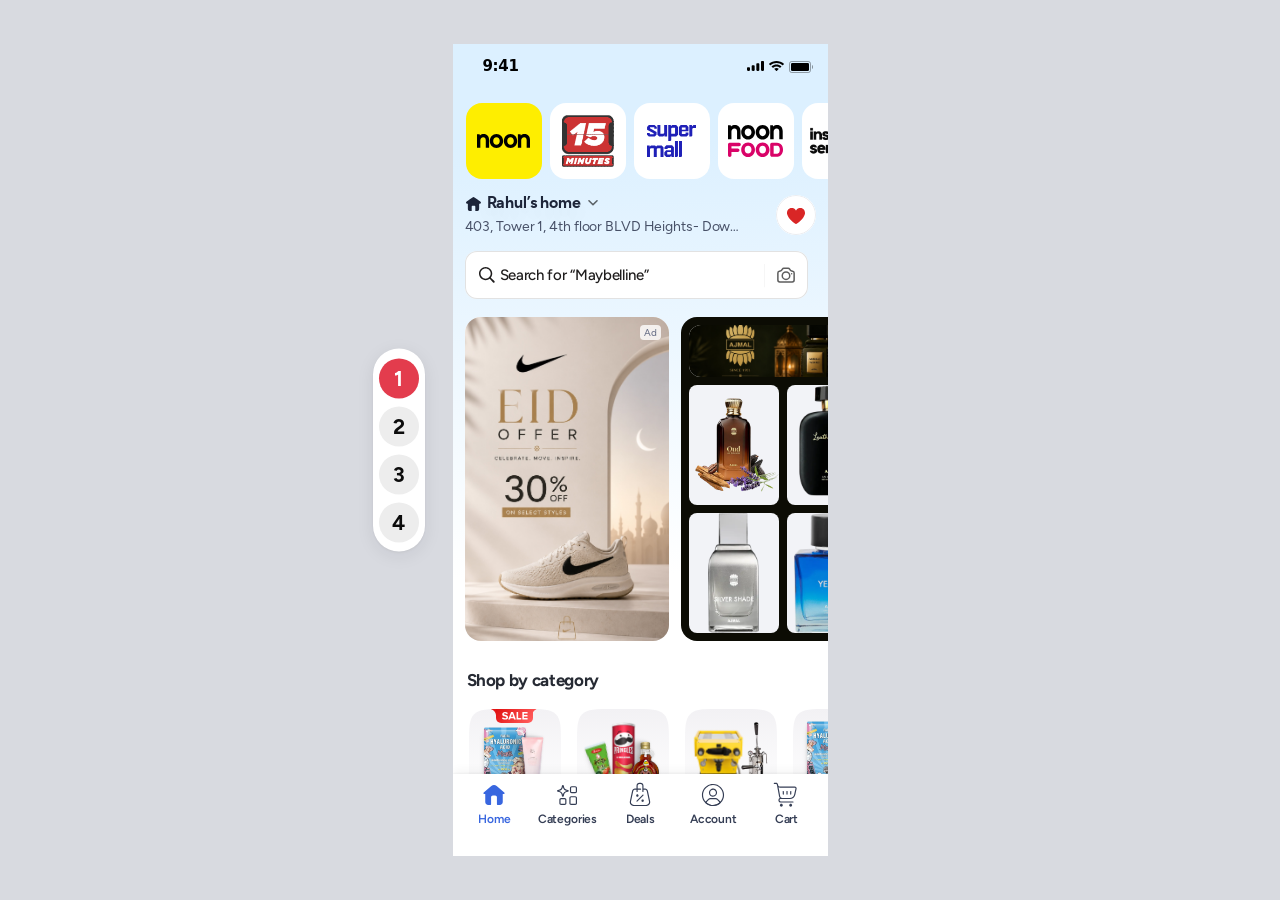
==== index.html @ 10c987a2 "PLP: use the Home page bottom nav Replace the Figma "Main bottom Nav" on the PLP with the same nav a" ====
<!DOCTYPE html>
<html lang="en">
<head>
<meta charset="UTF-8" />
<meta name="viewport" content="width=device-width, initial-scale=1, maximum-scale=1, user-scalable=no, viewport-fit=cover" />
<meta name="theme-color" content="#dcf0ff" />
<title>noon — Home</title>
<link rel="stylesheet" href="styles.css" />
</head>
<body>

<!-- Figma multi-shadow stacks, composited in PARALLEL (a CSS filter chain
     would shadow each shadow). stdDeviation = CSS blur / 2. -->
<svg width="0" height="0" style="position:absolute" aria-hidden="true">
  <filter id="shA" x="-50%" y="-50%" width="200%" height="200%" color-interpolation-filters="sRGB">
    <feGaussianBlur in="SourceAlpha" stdDeviation="2.21" result="b1"/><feOffset in="b1" dx="-2.21" dy="11.05" result="o1"/><feFlood flood-color="#000" flood-opacity="0.02"/><feComposite in2="o1" operator="in" result="s1"/>
    <feGaussianBlur in="SourceAlpha" stdDeviation="2.21" result="b2"/><feOffset in="b2" dx="-1.105" dy="6.63" result="o2"/><feFlood flood-color="#000" flood-opacity="0.06"/><feComposite in2="o2" operator="in" result="s2"/>
    <feGaussianBlur in="SourceAlpha" stdDeviation="1.6575" result="b3"/><feOffset in="b3" dx="0" dy="3.315" result="o3"/><feFlood flood-color="#000" flood-opacity="0.1"/><feComposite in2="o3" operator="in" result="s3"/>
    <feGaussianBlur in="SourceAlpha" stdDeviation="0.5525" result="b4"/><feOffset in="b4" dx="0" dy="1.105" result="o4"/><feFlood flood-color="#000" flood-opacity="0.12"/><feComposite in2="o4" operator="in" result="s4"/>
    <feMerge><feMergeNode in="s1"/><feMergeNode in="s2"/><feMergeNode in="s3"/><feMergeNode in="s4"/><feMergeNode in="SourceGraphic"/></feMerge>
  </filter>
  <filter id="shB" x="-50%" y="-50%" width="200%" height="200%" color-interpolation-filters="sRGB">
    <feGaussianBlur in="SourceAlpha" stdDeviation="4.42" result="b1"/><feOffset in="b1" dx="-22.101" dy="0" result="o1"/><feFlood flood-color="#000" flood-opacity="0.03"/><feComposite in2="o1" operator="in" result="s1"/>
    <feGaussianBlur in="SourceAlpha" stdDeviation="3.8675" result="b2"/><feOffset in="b2" dx="-12.155" dy="0" result="o2"/><feFlood flood-color="#000" flood-opacity="0.1"/><feComposite in2="o2" operator="in" result="s2"/>
    <feGaussianBlur in="SourceAlpha" stdDeviation="2.7625" result="b3"/><feOffset in="b3" dx="-5.525" dy="0" result="o3"/><feFlood flood-color="#000" flood-opacity="0.16"/><feComposite in2="o3" operator="in" result="s3"/>
    <feGaussianBlur in="SourceAlpha" stdDeviation="1.6575" result="b4"/><feOffset in="b4" dx="-1.105" dy="0" result="o4"/><feFlood flood-color="#000" flood-opacity="0.19"/><feComposite in2="o4" operator="in" result="s4"/>
    <feMerge><feMergeNode in="s1"/><feMergeNode in="s2"/><feMergeNode in="s3"/><feMergeNode in="s4"/><feMergeNode in="SourceGraphic"/></feMerge>
  </filter>
</svg>

<!-- ══ 912:10736 — Home Page (375 × 812) ══════════════════════════════════ -->
<div class="screen" id="screen">
<!-- Home view: scroll body + bottom nav travel together on push -->
<div class="view view--home" id="home" data-node-id="912:10736">
<div class="scroll" id="scroll">
<div class="page">

  <!-- ══ 912:10737 — header (switcher / address / search) ═══════════════ -->
  <nav class="sw hscroll" data-node-id="912:10738" aria-label="noon services">
    <a class="tile" style="background:#feee00" data-node-id="912:10742" aria-label="noon">
      <div class="ly" style="inset:41.44% 15.66%"><img src="assets/a0c11.svg" alt="" /></div>
    </a>
    <a class="tile" data-node-id="912:10748" aria-label="noon Minutes">
      <div class="ly" style="inset:15.61% 15.79% 15.97% 15.79%"><img class="cover" src="assets/3c404.gif" alt="" /></div>
    </a>
    <a class="tile" data-node-id="912:10750" aria-label="supermall">
      <div class="ly" style="inset:29.1% 17.69% 50.4% 17.69%"><img src="assets/4cc8e.svg" alt="" /></div>
      <div class="ly" style="inset:50.06% 36.52% 29.47% 17.69%"><img src="assets/d1e7c.svg" alt="" /></div>
    </a>
    <a class="tile" data-node-id="912:10766" aria-label="noon Food">
      <div class="ly" style="inset:29.05% 13.9% 29.41% 13.9%"><img src="assets/1c5eb.svg" alt="" /></div>
    </a>
    <a class="tile" data-node-id="912:10776" aria-label="Instant service">
      <div class="ly" style="left:7.48px;top:21.22px;width:61.033px;height:33.568px"><img class="cover" src="assets/54e8c.png" alt="" /></div>
    </a>
    <a class="tile" data-node-id="912:10778" aria-label="now now">
      <div class="ly mid" style="left:calc(50% - 2px);width:35.745px;height:48.744px"><img src="assets/d7979.svg" alt="" /></div>
    </a>
    <a class="tile" data-node-id="912:10788" aria-label="send">
      <div class="ly mid" style="width:52.435px;height:31.108px"><img class="cover" src="assets/a15a4.jpg" alt="" /></div>
    </a>
    <a class="tile" data-node-id="912:10790" aria-label="wash">
      <div class="ly mid clip" style="width:59.741px;height:36.892px"><img class="ab" style="left:0;top:-36.76%;width:100%;height:161.06%" src="assets/50a80.png" alt="" /></div>
    </a>
  </nav>

  <div class="addr" data-node-id="912:10792">
    <button class="addr__loc" data-node-id="912:10793">
      <span class="addr__row" data-node-id="912:10794">
        <span class="addr__name" data-node-id="912:10795">
          <span class="addr__home" data-node-id="912:10796"><span class="ly" style="left:1.38px;top:2.64px;width:15.245px;height:13.912px"><img src="assets/167f2.svg" alt="" /></span></span>
          <span class="addr__title" data-node-id="912:10803">Rahul’s home</span>
        </span>
        <span class="addr__chev" data-node-id="912:10804"><img src="assets/5c05d.svg" alt="" /></span>
      </span>
      <span class="addr__line" data-node-id="912:10806">403, Tower 1, 4th floor BLVD Heights- Down...</span>
    </button>
    <button class="addr__wish stroke" style="--sw:1px;--sc:#eaecf0" data-node-id="912:10807" aria-label="Wishlist">
      <span class="ly mid" style="top:calc(50% + 1px);width:18px;height:16px"><img src="assets/40941.svg" alt="" /></span>
    </button>
  </div>

  <label class="search sk" id="searchEntry" role="button" tabindex="0" aria-label="Search noon" style="--sw:1.005px;--sc:#e2e2e2" data-node-id="912:10812">
    <span class="search__field" data-node-id="912:10813">
      <span class="search__q" data-node-id="912:10814">
        <span class="search__ico" data-node-id="912:10815"><img src="assets/e5710.svg" alt="" /></span>
        <span class="search__ph" data-node-id="912:10816">Search for “Maybelline”</span>
      </span>
    </span>
    <span class="search__div" data-node-id="912:10817"><img src="assets/e736f.svg" alt="" /></span>
    <span class="search__cam" data-node-id="912:10818"><img src="assets/49e65.svg" alt="" /></span>
  </label>

  <!-- ══ 912:10820 — scroll body ═══════════════════════════════════════════ -->
  <main class="body" data-node-id="912:10820">

    <!-- ── 912:10821 — Home Banner ────────────────────────────────────── -->
    <section class="banners hscroll" data-node-id="912:10821">

      <!-- 1 · hero (L) -->
      <div class="hw" data-node-id="912:10830">
        <div class="hw__card sk" style="--sw:1px;--sc:#f2f3f7" data-node-id="I912:10830;2600:18912">
          <div class="hw__l" data-node-id="I912:10830;2600:18920;912:10829"><img class="cover" src="assets/4d3d9.jpg" alt="Nike Eid offer — 30% off on select styles" /></div>
        </div>
        <span class="ad" style="right:8px;top:8px" data-node-id="I912:10830;2600:18935">Ad</span>
      </div>

      <!-- 2 · brand (black, 2×2) -->
      <div class="hw" data-node-id="912:10839">
        <div class="bw" style="background:#0c0c04" data-node-id="I912:10839;2600:18837">
          <div class="bw__top" data-node-id="I912:10839;2600:18845">
            <div class="ab clip" style="left:0;top:0;width:188px;height:52px;border-radius:12px;background:#fff" data-node-id="I912:10839;2600:18845;912:10838">
              <div class="ly mid" style="width:188px;height:94px"><img class="cover" src="assets/7c7c2.jpg" alt="Ajmal" /></div>
            </div>
          </div>
          <div class="bw__grid">
            <div class="bc"><div class="bc__img"><img class="contain" src="assets/fbc74.png" alt="" /></div></div>
            <div class="bc"><div class="bc__img"><img class="contain" src="assets/cb8e1.png" alt="" /></div></div>
            <div class="bc"><div class="bc__img"><img class="contain" src="assets/e79dc.png" alt="" /></div></div>
            <div class="bc"><div class="bc__img"><img class="contain" src="assets/f3757.png" alt="" /></div></div>
          </div>
        </div>
      </div>

      <!-- 3 · brand (white, Flash Deal) -->
      <div class="hw" data-node-id="912:10848">
        <div class="bw sk" style="background:#fff;--sw:1px;--sc:#f2f3f7" data-node-id="I912:10848;2600:18837">
          <div class="bw__top clip" style="border-radius:8px" data-node-id="I912:10848;2600:18845">
            <div class="ab clip" style="left:0;top:-4px;width:216px;height:96px;background:#fff" data-node-id="I912:10848;2600:18845;912:10847">
              <div class="ab clip" style="left:0;top:-0.86px;width:216px;height:97.463px" data-node-id="I912:10848;2600:18845;912:10847;2306:20424">
                <img class="ab cover" style="left:-9.88px;top:-212.71px;width:247.107px;height:535.712px" src="assets/6fb33.jpg" alt="" />
              </div>
            </div>
          </div>
          <div class="bw__grid">
            <div class="bc"><div class="bc__img"><img class="cover" src="assets/615c6.png" alt="" /><span class="notch" style="background:#a5622b"><span>Flash Deal</span></span></div></div>
            <div class="bc"><div class="bc__img"><img class="cover" src="assets/f3788.png" alt="" /><span class="notch" style="background:#a5622b"><span>Flash Deal</span></span></div></div>
            <div class="bc"><div class="bc__img"><img class="cover" src="assets/bfdd8.png" alt="" /><span class="notch" style="background:#a5622b"><span>Selling fast</span></span></div></div>
            <div class="bc"><div class="bc__img"><img class="cover" src="assets/a877f.png" alt="" /><span class="notch" style="background:#a5622b"><span>Selling fast</span></span></div></div>
          </div>
        </div>
      </div>

      <!-- 4 · hero (L1, cropped) -->
      <div class="hw" data-node-id="912:10857">
        <div class="hw__card sk" style="--sw:1px;--sc:#f2f3f7" data-node-id="I912:10857;2600:18912">
          <div class="hw__l" data-node-id="I912:10857;2600:18920;912:10856"><img class="ab" style="left:0;top:-0.04%;width:100%;height:111.87%" src="assets/4a7ef.jpg" alt="" /></div>
        </div>
        <span class="ad" style="right:8px;top:8px" data-node-id="I912:10857;2600:18935">Ad</span>
      </div>

      <!-- 5 · brand (black, Flash Deal red) -->
      <div class="hw" data-node-id="912:10866">
        <div class="bw" style="background:#0c0c04" data-node-id="I912:10866;2600:18837">
          <div class="bw__top" data-node-id="I912:10866;2600:18845">
            <div class="ab clip" style="left:0;top:0;width:188px;height:52px;border-radius:12px;background:#fff">
              <div class="ly mid" style="width:188px;height:94px"><img class="cover" src="assets/7c7c2.jpg" alt="Ajmal" /></div>
            </div>
          </div>
          <div class="bw__grid">
            <div class="bc"><div class="bc__img"><img class="contain" src="assets/fbc74.png" alt="" /><span class="notch" style="background:#d92626"><span>Flash Deal</span></span></div></div>
            <div class="bc"><div class="bc__img"><img class="contain" src="assets/cb8e1.png" alt="" /><span class="notch" style="background:#d92626"><span>Flash Deal</span></span></div></div>
            <div class="bc"><div class="bc__img"><img class="contain" src="assets/e79dc.png" alt="" /><span class="notch" style="background:#d92626"><span>Flash Deal</span></span></div></div>
            <div class="bc"><div class="bc__img"><img class="contain" src="assets/f3757.png" alt="" /><span class="notch" style="background:#d92626"><span>Flash Deal</span></span></div></div>
          </div>
        </div>
      </div>

      <!-- 6 · brand (red, % OFF) -->
      <div class="hw" data-node-id="912:10875">
        <div class="bw" style="background:#d92626" data-node-id="I912:10875;2600:18837">
          <div class="bw__top clip" style="border-radius:8px" data-node-id="I912:10875;2600:18845">
            <div class="ab clip" style="left:0;top:-4px;width:216px;height:96px;background:#fff" data-node-id="I912:10875;2600:18845;912:10874">
              <div class="ab clip" style="left:0;top:-0.39px;width:217.714px;height:98.237px">
                <img class="ab cover" style="left:-9.96px;top:-214.4px;width:249.068px;height:539.964px" src="assets/265ba.jpg" alt="" />
              </div>
            </div>
          </div>
          <div class="bw__grid">
            <div class="bc"><div class="bc__img"><img class="cover" src="assets/c9f35.png" alt="" /><span class="notch" style="background:#b81414"><span>50% OFF</span></span></div></div>
            <div class="bc"><div class="bc__img"><img class="cover" src="assets/7b8b2.png" alt="" /><span class="notch" style="background:#b81414"><span>50% OFF</span></span></div></div>
            <div class="bc"><div class="bc__img"><img class="cover" src="assets/c8388.png" alt="" /><span class="notch" style="background:#b81414"><span>40% OFF</span></span></div></div>
            <div class="bc"><div class="bc__img"><img class="cover" src="assets/e4b1d.png" alt="" /><span class="notch" style="background:#b81414"><span>30% OFF</span></span></div></div>
          </div>
        </div>
      </div>

      <!-- 7 · hero (L2, video) -->
      <div class="hw" data-node-id="912:10884">
        <div class="hw__card sk" style="--sw:1px;--sc:#f2f3f7" data-node-id="I912:10884;2600:18912">
          <div class="hw__l" data-node-id="I912:10884;2600:18920;912:10883"><img class="cover" src="assets/273b5.jpg" alt="" /></div>
        </div>
        <span class="ad" style="right:8px;top:8px" data-node-id="I912:10884;2600:18935">Ad</span>
        <button class="vid" data-node-id="I912:10884;2600:18936" aria-label="Pause video"><img src="assets/af803.svg" alt="" /></button>
      </div>

      <!-- 8 · brand (white, M + priced cards) -->
      <div class="hw" data-node-id="912:10893">
        <div class="bw sk" style="background:#fff;--sw:1px;--sc:#f2f3f7" data-node-id="I912:10893;2600:18867">
          <div class="bw__top clip" style="border-radius:8px" data-node-id="I912:10893;2600:18875">
            <div class="ab clip" style="left:calc(50% + 0.5px);transform:translateX(-50%);top:0;width:193px;height:186.873px;background:#fff" data-node-id="I912:10893;2600:18875;912:10892">
              <div class="ly" style="left:0;top:50%;transform:translateY(-50%);width:193px;height:193px"><img class="cover" src="assets/c0622.jpg" alt="" /></div>
            </div>
          </div>
          <div class="bw__grid">
            <div class="bc">
              <div class="bc__img"><img class="cover" src="assets/b9784.png" alt="" /><span class="notch" style="background:#0580ab"><span>Eid offer</span></span></div>
              <div class="bc__txt"><p class="bc__name">NIKE REVOLUTION 8 EASYON</p><p class="bc__price"><b>&#xE001; 129</b><s>299</s></p></div>
            </div>
            <div class="bc">
              <div class="bc__img"><img class="cover" src="assets/e6b1b.png" alt="" /><span class="notch" style="background:#0580ab"><span>Eid offer</span></span></div>
              <div class="bc__txt"><p class="bc__name">NIKE DOWNSHIFTER 14</p><p class="bc__price"><b>&#xE001; 129</b><s>299</s></p></div>
            </div>
          </div>
          <span class="ad" style="left:171px;top:12px" data-node-id="I912:10893;2600:18895">Ad</span>
        </div>
      </div>
    </section>

    <!-- ── 912:10894 — Shop by category ───────────────────────────────── -->
    <section class="cats" data-node-id="912:10894">
      <h2 class="sec-h sec-h--cat" data-node-id="912:10896">Shop by category</h2>
      <div class="cats__grid hscroll" data-node-id="912:10897">
        <div class="cats__rows" data-node-id="912:10909">
          <div class="cats__row" data-node-id="912:10910">
            <a class="cat" data-node-id="912:10911">
              <span class="cat__bg"><img src="assets/394b8.svg" alt="" /></span>
              <span class="ly shA" style="left:3.21px;top:18.15px;width:66.302px;height:66.302px"><img class="cover" src="assets/17df5.png" alt="" /></span>
              <span class="ly shB" style="left:37.46px;top:28.31px;width:53.041px;height:53.041px"><img class="cover" src="assets/6a1fe.png" alt="" /></span>
              <span class="cat__lbl">Beauty &amp; Skin Care</span>
            </a>
            <a class="cat" data-node-id="912:10919">
              <span class="cat__bg"><img src="assets/c7a2d.svg" alt="" /></span>
              <span class="rot" style="left:-10px;top:25px;width:71.49px;height:71.49px"><span class="shA" style="width:56.991px;height:56.991px;transform:rotate(-17.5deg)"><img class="cover" src="assets/cacae.png" alt="" /></span></span>
              <span class="ly" style="left:34px;top:13px;width:26px;height:76px"><img class="cover" src="assets/0a747.png" alt="" /></span>
              <span class="cat__lbl">Grocery <br />&amp; Kitchen</span>
              <span class="ly shB" style="left:36px;top:25px;width:67px;height:68px"><img class="cover" src="assets/4994b.png" alt="" /></span>
            </a>
            <a class="cat" data-node-id="912:10926">
              <span class="cat__bg"><img src="assets/9b3ad.svg" alt="" /></span>
              <span class="cat__lbl">Home Appliances</span>
              <span class="sale" data-node-id="912:10930">
                <span class="ly" style="left:41.19px;top:0;width:4.708px;height:5.947px;transform:scaleX(-1)"><img src="assets/95613.svg" alt="" /></span>
                <span class="ly" style="left:0;top:0;width:4.895px;height:6.049px"><img src="assets/a87c3.svg" alt="" /></span>
                <span class="sale__tag" data-node-id="912:10933"><img src="assets/txt-sale.svg" alt="SALE" /></span>
              </span>
              <span class="ly" style="left:-16px;top:2px;width:99px;height:99px"><img class="cover" src="assets/f34e8.png" alt="" /></span>
              <span class="ly" style="left:34px;top:8px;width:74px;height:84px"><img class="cover" src="assets/3b9bd.png" alt="" /></span>
            </a>
            <a class="cat" data-node-id="912:10937">
              <span class="cat__bg"><img src="assets/c7a2d.svg" alt="" /></span>
              <span class="ly shA" style="left:2.21px;top:12.15px;width:66.302px;height:66.302px"><img class="cover" src="assets/17df5.png" alt="" /></span>
              <span class="ly shB" style="left:36.46px;top:24.31px;width:53.041px;height:53.041px"><img class="cover" src="assets/6a1fe.png" alt="" /></span>
              <span class="cat__lbl">Beauty &amp; Skin Care</span>
            </a>
            <a class="cat" data-node-id="912:10945">
              <span class="cat__bg" style="top:-0.12px"><img src="assets/c7a2d.svg" alt="" /></span>
              <span class="rot" style="left:-6.65px;top:13.7px;width:73.768px;height:73.768px"><span class="shA" style="width:65.079px;height:65.079px;transform:rotate(-8.28deg)"><img class="cover" src="assets/cacae.png" alt="" /></span></span>
              <span class="ly shB" style="left:7.73px;top:0;width:90.612px;height:90.612px"><img class="cover" src="assets/4994b.png" alt="" /></span>
              <!-- Proxima Nova Semibold isn't available to the browser: Figma's own render of the layer -->
              <span class="ly" style="left:18.612px;top:98.186px;width:54.5px;height:23px" data-node-id="912:10950"><img src="assets/txt-grocery-kitchen.png" alt="Grocery &amp; Kitchen" /></span>
            </a>
          </div>
          <div class="cats__row" data-node-id="912:10951">
            <a class="cat" data-node-id="912:10952">
              <span class="cat__bg"><img src="assets/c7a2d.svg" alt="" /></span>
              <span class="ly shA" style="left:-4.42px;top:12.16px;width:70.722px;height:70.722px"><img class="cover" src="assets/1cdd4.png" alt="" /></span>
              <span class="cat__lbl">Toys <br />&amp; Games</span>
              <span class="ly shB" style="left:49.52px;top:27.63px;width:32.709px;height:53.041px"><img class="cover" src="assets/f2e14.jpg" alt="" /></span>
            </a>
            <a class="cat" data-node-id="912:10957">
              <span class="cat__bg"><img src="assets/c7a2d.svg" alt="" /></span>
              <span class="ly clip" style="left:0.46px;top:4.47px;width:74px;height:82px"><img class="ab" style="left:-5.94%;top:2.77%;width:105.26%;height:95.24%" src="assets/4f0a2.png" alt="" /></span>
              <span class="cat__lbl">Electronics &amp; Tools</span>
              <span class="ly shA" style="left:32.84px;top:25px;width:54.146px;height:54.146px"><img class="cover" src="assets/76d27.png" alt="" /></span>
            </a>
            <a class="cat" data-node-id="912:10962">
              <span class="cat__bg"><img src="assets/c7a2d.svg" alt="" /></span>
              <span class="rot" style="left:-5.7px;top:6.63px;width:83.372px;height:77.451px"><span class="shA" style="width:63.244px;height:71.107px;transform:rotate(102.83deg) scaleY(-1)"><img class="cover" src="assets/7b879.png" alt="" /></span></span>
              <span class="cat__lbl">Hair Care</span>
              <span class="rot" style="left:28.52px;top:4.61px;width:69.091px;height:84.243px"><span class="shB" style="width:67.973px;height:83.333px;transform:rotate(0.77deg)"><img class="cover" src="assets/83d49.png" alt="" /></span></span>
            </a>
            <a class="cat" data-node-id="912:10967">
              <span class="cat__bg"><img src="assets/c7a2d.svg" alt="" /></span>
              <span class="ly shA" style="left:-4.73px;top:-1.11px;width:80.667px;height:75.142px"><img src="assets/99ba5.png" alt="" /></span>
              <span class="rot" style="left:19.79px;top:5.52px;width:80.667px;height:80.667px"><span class="shB" style="width:80.667px;height:80.667px;transform:rotate(-90deg)"><img class="cover" src="assets/7fdf6.png" alt="" /></span></span>
              <span class="cat__lbl">Shoes &amp; Clothes</span>
            </a>
            <a class="cat" data-node-id="912:10972">
              <span class="cat__bg"><img src="assets/c7a2d.svg" alt="" /></span>
              <span class="ly shA" style="left:-4.42px;top:12.16px;width:70.722px;height:70.722px"><img class="cover" src="assets/1cdd4.png" alt="" /></span>
              <span class="ly" style="left:20.282px;top:98.329px;width:51.5px;height:23px" data-node-id="912:10975"><img src="assets/txt-toys-games.png" alt="Toys &amp; Games" /></span>
              <span class="ly shB" style="left:47.52px;top:27.63px;width:32.709px;height:53.041px"><img class="cover" src="assets/f2e14.jpg" alt="" /></span>
            </a>
          </div>
        </div>
      </div>
    </section>

    <!-- ── 912:10977 — Recommended for you ────────────────────────────── -->
    <section class="reco" data-node-id="912:10977">
      <h2 class="sec-h" data-node-id="912:10981">Recommended for you</h2>
      <div class="reco__body" data-node-id="912:10982">
        <div class="tabs hscroll" id="tabs" role="tablist" data-node-id="912:10983">
          <button class="tab is-on" role="tab" aria-selected="true" data-node-id="912:10984"><img src="assets/acbcb.svg" alt="" /><span>For you</span></button>
          <button class="tab" role="tab" aria-selected="false" data-node-id="912:10988"><img src="assets/30e40.svg" alt="" /><span>Electronics</span></button>
          <button class="tab" role="tab" aria-selected="false" data-node-id="912:10991"><img src="assets/74a03.svg" alt="" /><span>Beauty</span></button>
          <button class="tab" role="tab" aria-selected="false" data-node-id="912:10994"><img src="assets/caf20.svg" alt="" /><span>Fashion</span></button>
          <button class="tab" role="tab" aria-selected="false" data-node-id="912:10997"><img src="assets/dd476.svg" alt="" /><span>Home</span></button>
          <button class="tab" role="tab" aria-selected="false" data-node-id="912:11000"><img src="assets/74a03.svg" alt="" /><span>Beauty</span></button>
        </div>
        <div class="rail rail--reco hscroll" data-rail="reco" data-node-id="912:11003"></div>
      </div>
    </section>

    <!-- ── 912:11229 — Offers for you ─────────────────────────────────── -->
    <section class="offers" data-node-id="912:11229">
      <h2 class="sec-h" data-node-id="912:11233">Offers for you</h2>
      <div class="offers__row hscroll" data-node-id="912:11234">

        <a class="cp sk" style="--sw:2.5px;--sc:#b73428" data-node-id="912:11235">
          <div class="cp__in" style="background:#4de0fd" data-node-id="912:11236">
            <div class="ab clip" style="left:-1px;top:-8.4px;width:193px;height:224px;background:#fff" data-node-id="912:11237">
              <img class="ab cover" style="left:-351.14px;top:-81.63px;width:534.307px;height:1022.104px" src="assets/419fc.jpg" alt="" />
              <div class="ab blend-color" style="left:0;top:0;width:129.5px;height:171.8px;background:#f47165;box-shadow:inset 0 0 0 1.126px rgba(255,255,255,.7)" data-node-id="912:11240"></div>
            </div>
            <div class="rot" style="left:23.64px;top:29.69px;width:73.284px;height:21.707px"><div class="glow" style="width:72.439px;height:17.909px;background:#ef8980;filter:blur(10px);transform:rotate(-3.02deg)"></div></div>
            <div class="rot" style="left:39.49px;top:21.79px;width:43.616px;height:13.798px"><div class="glow" style="width:43.067px;height:11.542px;background:#ef8980;filter:blur(9.005px);transform:rotate(-3.02deg)"></div></div>
            <div class="rot" style="left:calc(50% - 0.21px);transform:translateX(-50%);top:1.4px;width:106.655px;height:83.47px" data-node-id="912:11243">
              <div class="clip" style="position:relative;width:93.487px;height:56.096px;transform:rotate(19deg)"><img class="ab" style="left:-0.09%;top:-19.92%;width:100.19%;height:126.56%" src="assets/bc476.png" alt="noon ENBD card" /></div>
            </div>
            <div class="cp__txt" data-node-id="912:11251"><p class="cp__t"> 10% Cashback </p><p class="cp__s">on all spends with <br />noon ENBD card</p></div>
            <div class="cp__line"><img src="assets/e8e25.svg" alt="" /></div>
            <span class="cp__btn" data-node-id="912:11244">Apply Now<img src="assets/2601d.svg" alt="" /></span>
          </div>
          <span class="cp__hole" style="left:118.5px"><img src="assets/88bb8.svg" alt="" /></span>
          <span class="cp__hole" style="left:-9.5px"><img src="assets/88bb8.svg" alt="" /></span>
        </a>

        <a class="cp sk" style="--sw:2.5px;--sc:#15859b" data-node-id="912:11256">
          <div class="cp__in" style="background:#4de0fd" data-node-id="912:11257">
            <div class="rot" style="left:calc(50% + 171.61px);top:calc(50% + 237.57px);transform:translate(-50%,-50%);width:3098.348px;height:2173.076px" data-node-id="912:11258">
              <div class="clip" style="position:relative;flex:none;width:1801.218px;height:2881.948px;background:#121214;opacity:.7;transform:rotate(-97.74deg)">
                <div class="rot" style="left:872.87px;top:861.17px;width:1062.488px;height:931.04px"><div style="position:relative;width:712.199px;height:902.701px;transform:rotate(105.8deg)"><img class="ab cover" style="inset:0;width:100%;height:100%" src="assets/419fc.jpg" alt="" /></div></div>
                <div class="ab blend-color" style="inset:0;background:#4de0fd;box-shadow:inset 0 0 0 1.126px rgba(255,255,255,.7)" data-node-id="912:11261"></div>
              </div>
            </div>
            <div class="rot" style="left:23.64px;top:29.69px;width:73.284px;height:21.707px"><div class="glow" style="width:72.439px;height:17.909px;background:#07c3fc;filter:blur(10px);transform:rotate(-3.02deg)"></div></div>
            <div class="rot" style="left:39.49px;top:21.79px;width:43.616px;height:13.798px"><div class="glow" style="width:43.067px;height:11.542px;background:#07c3fc;filter:blur(9.005px);transform:rotate(-3.02deg)"></div></div>
            <!-- Upheaval / Mini Pixel-7 lockup: Figma's own render of group 912:11264 (render bounds start 3.04px left of the box) -->
            <img class="ab" style="left:17.738px;top:20.91px;width:85px;height:36px" src="assets/txt-delivery-dash.png" alt="Delivery Dash" data-node-id="912:11264" />
            <div class="cp__txt" data-node-id="912:11275"><p class="cp__t cp__t--win"> Win &#xE001; 100 </p><p class="cp__s">Play &amp; win <br />instant rewards</p></div>
            <div class="cp__line"><img src="assets/e8e25.svg" alt="" /></div>
            <span class="cp__btn" data-node-id="912:11268">Play Now<img src="assets/2601d.svg" alt="" /></span>
          </div>
          <span class="cp__hole" style="left:118.5px"><img src="assets/88bb8.svg" alt="" /></span>
          <span class="cp__hole" style="left:-9.5px"><img src="assets/88bb8.svg" alt="" /></span>
        </a>

        <a class="cp sk" style="--sw:2.5px;--sc:#830034" data-node-id="912:11280">
          <div class="cp__in" style="background:#9c335c" data-node-id="912:11281">
            <div class="ab clip" style="left:-432px;top:-396.4px;width:706px;height:646px;background:#121214" data-node-id="912:11282">
              <img class="ab cover" style="left:256.016px;top:187.734px;width:1067.295px;height:866.487px" src="assets/419fc.jpg" alt="" />
              <div class="ab blend-color" style="inset:0;background:#9c335c" data-node-id="912:11285"></div>
              <div class="ab" style="left:338.438px;top:315.329px;width:30.005px;height:5.299px" data-node-id="912:11286"><img class="ab" style="left:-75.04%;top:-424.88%;width:250.08%;height:949.76%" src="assets/f2a1d.svg" alt="" /></div>
            </div>
            <div class="rot" style="left:28.79px;top:14.54px;width:64.084px;height:44.269px"><div class="glow" style="width:58.271px;height:28.945px;background:#fbd5e4;filter:blur(9.006px);transform:rotate(16.46deg)"></div></div>
            <div class="ab" style="left:29.453px;top:16.814px;width:63.521px;height:39.718px" data-node-id="912:11288" role="img" aria-label="noon One">
              <div class="rot" style="left:0;top:0;width:63.289px;height:39.581px"><div style="position:relative;width:60.426px;height:34.334px;transform:rotate(-5.11deg) skewX(0.07deg)"><img class="fill" src="assets/e6261.svg" alt="" /></div></div>
              <div class="rot" style="left:9.03px;top:10.16px;width:41.73px;height:16.158px"><div style="position:relative;width:40.754px;height:12.581px;transform:rotate(-5.11deg) skewX(0.08deg)"><img class="fill" src="assets/9ebfb.svg" alt="" /></div></div>
            </div>
            <div class="cp__txt" data-node-id="912:11311"><p class="cp__t"> 10% Cashback </p><p class="cp__s cp__s--12">on noon, supermall, food &amp; minutes</p></div>
            <div class="cp__line"><img src="assets/e8e25.svg" alt="" /></div>
            <span class="cp__btn" data-node-id="912:11304">Try Now<img src="assets/2601d.svg" alt="" /></span>
          </div>
          <span class="cp__hole" style="left:116.5px"><img src="assets/88bb8.svg" alt="" /></span>
          <span class="cp__hole" style="left:-9.5px"><img src="assets/88bb8.svg" alt="" /></span>
        </a>
      </div>
    </section>

    <!-- ── 912:11316 — Bestsellers ────────────────────────────────────── -->
    <section class="prod" data-node-id="912:11316">
      <h2 class="sec-h" data-node-id="912:11321">Bestsellers </h2>
      <div class="rail hscroll" data-rail="best" data-node-id="912:11322"></div>
    </section>

    <!-- ── 912:11548 — Keep shopping for ──────────────────────────────── -->
    <section class="keep" data-node-id="912:11548">
      <h2 class="sec-h sec-h--keep" data-node-id="912:11550">Keep shopping for</h2>
      <div class="keep__row hscroll" data-rail="keep" data-node-id="912:11555"></div>
    </section>

    <!-- ── 912:11850 — Summer Essentials ──────────────────────────────── -->
    <section class="summer" data-node-id="912:11850">
      <div class="summer__head" data-node-id="912:11853">
        <div class="summer__copy" data-node-id="912:11854">
          <p class="summer__t" data-node-id="912:11855">SUMMER ESSENTIALS</p>
          <p class="summer__s" data-node-id="912:11856">Enjoy extra 30% off with no min. spend.</p>
        </div>
        <img class="summer__logo" src="assets/20cbf.png" alt="Nike" data-node-id="912:11857" />
      </div>
      <div class="summer__row hscroll" data-node-id="912:11858">
        <div class="summer__vid" data-node-id="912:11859">
          <img class="ab cover" style="left:-7px;top:0.17px;width:200px;height:310px" src="assets/b9166.jpg" alt="" />
          <button class="summer__mute" data-node-id="912:11862" aria-label="Unmute"><span class="ly" style="inset:12.9% 7.78% 0.77% 8.33%"><img src="assets/2dfce.svg" alt="" /></span></button>
        </div>
        <div class="rail rail--summer" data-rail="summer" data-node-id="912:11866"></div>
      </div>
      <span class="ad ad--2" style="left:369px;top:214.5px;background:rgba(255,255,255,.7);color:#747474" data-node-id="912:12090">Ad</span>
      <span class="ad ad--2" style="left:348px;top:-19.86px;background:rgba(255,255,255,.5);color:#fff" data-node-id="912:12091">Ad</span>
      <span class="ad" style="left:348px;top:6px;background:rgba(255,255,255,.1);color:#d0d4dd" data-node-id="912:12092">Ad</span>
    </section>

    <!-- ── 912:12093 — Selling out fast ───────────────────────────────── -->
    <section class="prod" data-node-id="912:12093">
      <h2 class="sec-h" data-node-id="912:12098">Selling out fast</h2>
      <div class="rail hscroll" data-rail="selling" data-node-id="912:12099"></div>
    </section>

    <!-- ── 912:12325 — New launches ───────────────────────────────────── -->
    <section class="launch" data-node-id="912:12325">
      <div class="launch__card" data-node-id="912:12326">
        <p class="launch__t" data-node-id="912:12431">NEW <span>LAUNCHES</span></p>
        <!-- Larken DEMO Thin isn't available: Figma's render of 912:12430 at its render bounds -->
        <img class="ab" style="left:17.042px;top:46.48px;width:145.25px;height:12px" src="assets/txt-now-available.png" alt="Now available on noon" data-node-id="912:12430" />
        <div class="launch__rail hscroll" data-node-id="912:12327">
          <article class="lc sk" style="--sw:1px;--sc:#ebebeb" data-node-id="912:12328">
            <img class="lc__img" src="assets/167f6.png" alt="PlayStation 5" />
            <div class="lc__body">
              <div class="lc__txt"><p class="lc__t">The best Playstation!</p><p class="lc__d">Limitless entertainment with the new Playstation 5 Pro</p></div>
              <button class="lc__btn">Shop Now</button>
            </div>
          </article>
          <article class="lc sk" style="--sw:1px;--sc:#ebebeb" data-node-id="912:12336">
            <img class="lc__img" src="assets/167f6.png" alt="PlayStation 5" />
            <div class="lc__body">
              <div class="lc__txt"><p class="lc__t">Ready to game on?</p><p class="lc__d">Limitless entertainment with the new Playstation 5 Pro</p></div>
              <button class="lc__btn">Shop Now</button>
            </div>
          </article>
          <article class="lc lc--wide sk" style="--sw:1px;--sc:#ebebeb" data-node-id="912:12344">
            <div class="lc__grid" data-node-id="912:12345">
              <div class="lc__gr">
                <div class="ic stroke" style="--sw:0.833px;--sc:#f0f4f9" data-node-id="912:12347">
                  <div class="ic__in"><div class="ic__pi"><div class="ab clip" style="inset:-18.06% 3.48% -87.48% 6.45%"><img class="ab" style="left:0;top:-11.34%;width:100%;height:73.92%" src="assets/e5982.jpg" alt="" /></div></div></div>
                </div>
                <div class="ic ic--photo" data-node-id="912:12365">
                  <img class="fill cover" style="border-radius:10.5px" src="assets/62133.jpg" alt="" />
                  <img class="ab cover" style="left:-12.25px;top:-51.16px;width:156.112px;height:234.167px" src="assets/62133.jpg" alt="" />
                </div>
              </div>
              <div class="lc__gr lc__gr--abs" data-node-id="912:12381">
                <div class="ic stroke" style="--sw:0.833px;--sc:#f0f4f9;position:absolute;left:0;top:0" data-node-id="912:12382">
                  <div class="ic__in"><div class="ic__pi"><div class="ab clip" style="inset:-18.06% 3.48% -53.14% 6.45%"><img class="ab" style="left:0;top:-13.62%;width:100%;height:88.78%" src="assets/a5647.jpg" alt="" /></div></div></div>
                </div>
                <div class="ic stroke" style="--sw:0.833px;--sc:#f0f4f9;position:absolute;left:139.65px;top:0" data-node-id="912:12400">
                  <div class="ic__in"><div class="ic__pi"><div class="ab" style="inset:-23.38% 4.96% -50.82% 3.4%"><img class="fill cover" src="assets/e77d4.jpg" alt="" /></div></div></div>
                </div>
              </div>
            </div>
            <div class="lc__txt lc__txt--wide" data-node-id="912:12418"><p class="lc__t">Essentials for work and after-hours!</p><p class="lc__d2">Fashion finds for all day comfort</p></div>
            <div class="lc__cta"><button class="lc__btn lc__btn--260" data-node-id="912:12422"><img src="assets/txt-shop-collection.png" alt="Shop the collection" /></button></div>
          </article>
          <article class="lc lc--wide lc--grey sk" style="--sw:1px;--sc:#ebebeb" data-node-id="912:12423">
            <img class="lc__img lc__img--271" src="assets/167f6.png" alt="PlayStation 5" />
            <div class="lc__txt lc__txt--wide"><p class="lc__t">Are you game for the PS5?</p><p class="lc__d2">Gaming that feels real</p></div>
            <div class="lc__cta lc__cta--hug"><button class="lc__btn lc__btn--260" data-node-id="912:12429"><img src="assets/txt-shop-collection.png" alt="Shop the collection" /></button></div>
          </article>
        </div>
      </div>
    </section>
  </main>
</div>
</div>

<!-- ══ 912:12987 — Bottom Nav (fixed over the scroll) ═══════════════════ -->
<nav class="bnav" data-node-id="912:12987" aria-label="Main">
  <div class="bnav__bar" data-node-id="912:12988">
    <div class="bnav__items" data-node-id="912:12989">
      <a class="bnav__it is-on" data-node-id="912:12990"><img src="assets/86f29.svg" alt="" /><span>Home</span></a>
      <a class="bnav__it" data-node-id="912:12997"><span class="bnav__ico"><img class="fill" src="assets/3240a.svg" alt="" /><span class="ly" style="inset:12.5% 16.67% 16.51% 12.51%"><img src="assets/892c2.svg" alt="" /></span></span><span>Categories</span></a>
      <a class="bnav__it" data-node-id="912:13009"><img src="assets/542ee.svg" alt="" /><span>Deals</span></a>
      <a class="bnav__it" data-node-id="912:13020"><img src="assets/5813f.svg" alt="" /><span>Account</span></a>
      <a class="bnav__it" data-node-id="912:13024"><img src="assets/45980.svg" alt="" /><span>Cart</span></a>
    </div>
    <div class="bnav__home" data-node-id="912:13037"><span></span></div>
  </div>
</nav>
<!-- iOS-style dimming of the page underneath a push -->
<div class="view__dim" id="homeDim" aria-hidden="true"></div>
</div>

<!-- ══ 912:14383 — Search Page (375 × 812), pushed from the right ═════════ -->
<section class="view view--search" id="search" data-node-id="912:14383" aria-label="Search" inert>
  <div class="srch__edge" id="searchEdge" aria-hidden="true"></div>
  <!-- 912:14607 — trending searches + promo banners (one raster in the design) -->
  <div class="srch__art" data-node-id="912:14608">
    <img src="assets/83d40.jpg" alt="Trending searches: iphone 18 pro max, owala, xiaomi 18 pro, laptop, shoes for men, watch. Banners: noon One card, Bodywise, Eucerin" />
  </div>
  <!-- ══ 920:18788 — PLP, loaded in place under the search bar (loading timed from ref_02.mp4) ═══ -->
  <section class="plp" id="plp" data-node-id="920:18788" aria-label="Results" aria-hidden="true" inert>
    <!-- ══ Legacy→new PLP (XzSbnjrYFbhNg6Rc5lKmGJ 82:16426) — marketplace tabs 82:17411 ══ -->
    <nav class="plp__mps" data-node-id="82:17411" aria-label="Marketplaces">
      <div class="mps__row hscroll" data-node-id="82:17412">
        <button class="mp is-on" data-node-id="82:17413" aria-current="true">
          <span class="mp__logo"><img src="assets/cd0f8.svg" style="width:52.941px;height:18px;margin-left:0.94px" alt="noon" /></span>
          <span class="mp__sub"><span class="mp__tick" style="--i:0"><i style="color:#0e0e0e;letter-spacing:-0.44px">Everything on noon</i><i style="color:#0e0e0e">in one place</i><i style="color:#0e0e0e;letter-spacing:-0.44px">Everything on noon</i></span></span>
        </button>
        <button class="mp" data-node-id="82:17418">
          <span class="mp__logo"><span class="mp__sm" data-node-id="82:17420"><span class="mp__smIn"><img src="assets/a9744.svg" style="left:0;top:2.7px;width:33.629px;height:10.194px" alt="" /><img src="assets/74fb3.svg" style="left:34.36px;top:0;width:23.83px;height:10.113px" alt="supermall" /></span></span></span>
          <span class="mp__sub"><span class="mp__tick" style="--i:1"><i style="color:#1d2539;letter-spacing:-0.22px">Direct from brands</i><i style="color:#2122b8">in 60 Mins</i><i style="color:#2122b8;letter-spacing:-0.22px">Direct from brands</i></span></span>
        </button>
        <button class="mp" data-node-id="82:17437">
          <span class="mp__logo"><img src="assets/95faf.svg" style="width:63.706px;height:19px" alt="express" /></span>
          <span class="mp__sub"><span class="mp__tick" style="--i:2"><i style="color:#404553">Get Everything</i><i style="color:#404553">in 1-2 days</i><i style="color:#404553">Get Everything</i></span></span>
        </button>
        <button class="mp" data-node-id="82:17441">
          <span class="mp__logo"><span class="mp__global" data-node-id="82:17444"><img src="assets/94e1a.svg" alt="" /><b>Global</b></span></span>
          <span class="mp__sub"><span class="mp__tick" style="--i:3"><i style="color:#475067">Sourced Globally</i><i style="color:#7f2bc2">Priced Locally</i><i style="color:#7f2bc2">Sourced Globally</i></span></span>
        </button>
        <button class="mp" data-node-id="82:17452">
          <span class="mp__logo"><span class="mp__min" data-node-id="82:17454"><img src="assets/e5a9f.png" alt="15 minutes" /></span></span>
          <span class="mp__sub"><span class="mp__tick" style="--i:4"><i style="color:#d22d29">Groceries &amp; more</i><i style="color:#d22d29">in ⚡️15 Mins</i><i style="color:#d22d29">Groceries &amp; more</i></span></span>
        </button>
        <i class="mps__tab" data-node-id="82:17457" aria-hidden="true"></i>
      </div>
    </nav>
    <div class="plp__tags" data-node-id="920:19569">
      <div class="tags__row hscroll" id="plpTags">
        <button class="chip sk" data-node-id="920:19570"><img class="chip__ico" src="assets/c55e8.svg" alt="" /><span class="chip__t" style="width:37px">Filter</span></button>
        <button class="chip chip--dd sk" data-node-id="920:19574"><span class="chip__t">Sort</span><img class="chip__chev" src="assets/01a9b.svg" alt="" /></button>
        <button class="chip chip--dd sk" data-node-id="920:19578"><span class="chip__t">Price</span><img class="chip__chev" src="assets/01a9b.svg" alt="" /></button>
        <button class="chip chip--dd sk" data-node-id="920:19582"><span class="chip__t chip__t--bare">Cases &amp; Covers</span></button>
        <button class="chip chip--dd sk" data-node-id="920:19584"><span class="chip__t chip__t--acc" style="width:79px">Accessories</span></button>
      </div>
    </div>
    <div class="plp__scroll" id="plpScroll">
      <!-- ══ 926:26273 — "The iPhone roster" widget: opens 0.4s after the grid settles ═══ -->
      <section class="roster" id="roster" aria-label="The iPhone roster">
        <div class="roster__in" id="rosterIn">
          <div class="roster__head" id="rosterHead" data-node-id="937:29995">
            <p class="roster__title" data-node-id="937:29996">Meet the iPhone lineup</p>
          </div>
          <div class="roster__rail hscroll" id="rosterRail" data-node-id="926:25611">
            <div class="roster__group" data-node-id="926:25612">
              <img class="roster__sel" src="assets/559ba.svg" alt="" data-node-id="926:25613" />
              <div class="roster__prods" data-node-id="926:25614">
                <a class="rp rp--duo" style="left:0;width:104px" data-node-id="926:25641">
                  <span class="rp__img clip" style="width:98px;height:98px"><img class="ab" style="left:0;top:-18.73%;width:100%;height:137.33%" src="assets/dfd34.png" alt="" /></span>
                  <span class="rp__name">iPhone Duo</span>
                </a>
                <button class="rp__notify" data-node-id="926:25645" aria-label="Notify me when iPhone Duo is available"><span>Notify me</span><img src="assets/098d7.svg" alt="" /><span class="rp__done" data-node-id="82:18236" aria-hidden="true"><b>You are on the list</b><img src="assets/9e1af.svg" alt="" /></span></button>
              <a class="rp" style="left:144px;width:104px" data-node-id="926:25615"><span class="rp__img" style="width:86px;height:108px"><img class="cover" src="assets/ad33a.png" alt="" /></span><span class="rp__txt"><span class="rp__name">iPhone 18</span><span class="rp__price">Starting &#xE001;5299</span></span></a>
              <a class="rp" style="left:288px;width:104px" data-node-id="926:25620"><span class="rp__img clip" style="width:88px;height:110px"><img class="ab" style="left:-7.84%;top:-7.86%;width:115.99%;height:115.91%" src="assets/9f9cb.jpg" alt="" /></span><span class="rp__txt"><span class="rp__name">iPhone 18</span><span class="rp__price">Starting &#xE001;5299</span></span></a>
              <a class="rp rp--lg" style="left:432px;width:104px" data-node-id="926:25625"><span class="rp__img" style="width:80px;height:102px"><img class="cover" src="assets/ad33a.png" alt="" /></span><span class="rp__txt"><span class="rp__name">iPhone 17</span><span class="rp__price">Starting &#xE001;5299</span></span></a>
              <a class="rp rp--lg" style="left:576px;width:104px" data-node-id="926:25630"><span class="rp__img" style="width:80px;height:102px"><img class="cover" src="assets/ad33a.png" alt="" /></span><span class="rp__txt"><span class="rp__name">iPhone 16</span><span class="rp__price">Starting &#xE001;5299</span></span></a>
              <a class="rp rp--lg" style="left:720px;width:108px" data-node-id="926:25635"><span class="rp__img" style="width:80px;height:102px"><img class="cover" src="assets/ad33a.png" alt="" /></span><span class="rp__txt"><span class="rp__name">iPhone 15</span><span class="rp__price">Starting &#xE001;5299</span></span></a>
              <!-- products 7–10: not in Figma (it shows six) — same card, same imagery, continuing the lineup -->
              <a class="rp" style="left:864px;width:104px"><span class="rp__img clip" style="width:88px;height:110px"><img class="ab" style="left:-7.84%;top:-7.86%;width:115.99%;height:115.91%" src="assets/9f9cb.jpg" alt="" /></span><span class="rp__txt"><span class="rp__name">iPhone 14</span><span class="rp__price">Starting &#xE001;5299</span></span></a>
              <a class="rp" style="left:1008px;width:104px"><span class="rp__img" style="width:86px;height:108px"><img class="cover" src="assets/ad33a.png" alt="" /></span><span class="rp__txt"><span class="rp__name">iPhone 13</span><span class="rp__price">Starting &#xE001;5299</span></span></a>
              <a class="rp" style="left:1152px;width:104px"><span class="rp__img clip" style="width:88px;height:110px"><img class="ab" style="left:-7.84%;top:-7.86%;width:115.99%;height:115.91%" src="assets/9f9cb.jpg" alt="" /></span><span class="rp__txt"><span class="rp__name">iPhone 12</span><span class="rp__price">Starting &#xE001;5299</span></span></a>
              <a class="rp" style="left:1296px;width:104px"><span class="rp__img" style="width:86px;height:108px"><img class="cover" src="assets/ad33a.png" alt="" /></span><span class="rp__txt"><span class="rp__name">iPhone 11</span><span class="rp__price">Starting &#xE001;5299</span></span></a>
              </div>
              <div class="roster__ticks" data-node-id="926:25649"><i class="tick tick--on"></i><i class="tick"><img src="assets/02f08.svg" alt="" /></i><i class="tick"><img src="assets/02f08.svg" alt="" /></i><i class="tick"><img src="assets/02f08.svg" alt="" /></i><i class="tick"><img src="assets/02f08.svg" alt="" /></i><i class="tick"><img src="assets/02f08.svg" alt="" /></i><i class="tick"><img src="assets/02f08.svg" alt="" /></i><i class="tick"><img src="assets/02f08.svg" alt="" /></i><i class="tick"><img src="assets/02f08.svg" alt="" /></i><i class="tick"><img src="assets/02f08.svg" alt="" /></i><i class="tick"><img src="assets/02f08.svg" alt="" /></i><i class="tick"><img src="assets/02f08.svg" alt="" /></i><i class="tick"><img src="assets/02f08.svg" alt="" /></i><i class="tick"><img src="assets/02f08.svg" alt="" /></i><i class="tick"><img src="assets/02f08.svg" alt="" /></i><i class="tick"><img src="assets/02f08.svg" alt="" /></i><i class="tick"><img src="assets/02f08.svg" alt="" /></i><i class="tick"><img src="assets/02f08.svg" alt="" /></i><i class="tick"><img src="assets/02f08.svg" alt="" /></i><i class="tick tick--mark"></i><i class="tick"><img src="assets/02f08.svg" alt="" /></i><i class="tick"><img src="assets/02f08.svg" alt="" /></i><i class="tick"><img src="assets/02f08.svg" alt="" /></i><i class="tick"><img src="assets/02f08.svg" alt="" /></i><i class="tick"><img src="assets/02f08.svg" alt="" /></i><i class="tick"><img src="assets/02f08.svg" alt="" /></i><i class="tick"><img src="assets/02f08.svg" alt="" /></i><i class="tick"><img src="assets/02f08.svg" alt="" /></i><i class="tick"><img src="assets/02f08.svg" alt="" /></i><i class="tick"><img src="assets/02f08.svg" alt="" /></i><i class="tick"><img src="assets/02f08.svg" alt="" /></i><i class="tick"><img src="assets/02f08.svg" alt="" /></i><i class="tick"><img src="assets/02f08.svg" alt="" /></i><i class="tick"><img src="assets/02f08.svg" alt="" /></i><i class="tick"><img src="assets/02f08.svg" alt="" /></i><i class="tick"><img src="assets/02f08.svg" alt="" /></i><i class="tick"><img src="assets/02f08.svg" alt="" /></i><i class="tick tick--mark"></i><i class="tick"><img src="assets/02f08.svg" alt="" /></i><i class="tick"><img src="assets/02f08.svg" alt="" /></i><i class="tick"><img src="assets/02f08.svg" alt="" /></i><i class="tick"><img src="assets/02f08.svg" alt="" /></i><i class="tick"><img src="assets/02f08.svg" alt="" /></i><i class="tick"><img src="assets/02f08.svg" alt="" /></i><i class="tick"><img src="assets/02f08.svg" alt="" /></i><i class="tick"><img src="assets/02f08.svg" alt="" /></i><i class="tick"><img src="assets/02f08.svg" alt="" /></i><i class="tick"><img src="assets/02f08.svg" alt="" /></i><i class="tick"><img src="assets/02f08.svg" alt="" /></i><i class="tick"><img src="assets/02f08.svg" alt="" /></i><i class="tick"><img src="assets/02f08.svg" alt="" /></i><i class="tick"><img src="assets/02f08.svg" alt="" /></i></div>
              <img class="roster__dot" src="assets/2a34b.svg" alt="" data-node-id="926:25851" />
            </div>
          </div>
        </div>
      </section>
      <div class="plp__grid" id="plpGrid" data-node-id="920:18790"></div>
    </div>
    <!-- PLP bottom nav: the same nav as the Home page (912:12987), per request -->
    <nav class="bnav bnav--plp" id="plpNav" data-node-id="912:12987" aria-label="Main">
  <div class="bnav__bar" data-node-id="912:12988">
    <div class="bnav__items" data-node-id="912:12989">
      <a class="bnav__it is-on" data-node-id="912:12990"><img src="assets/86f29.svg" alt="" /><span>Home</span></a>
      <a class="bnav__it" data-node-id="912:12997"><span class="bnav__ico"><img class="fill" src="assets/3240a.svg" alt="" /><span class="ly" style="inset:12.5% 16.67% 16.51% 12.51%"><img src="assets/892c2.svg" alt="" /></span></span><span>Categories</span></a>
      <a class="bnav__it" data-node-id="912:13009"><img src="assets/542ee.svg" alt="" /><span>Deals</span></a>
      <a class="bnav__it" data-node-id="912:13020"><img src="assets/5813f.svg" alt="" /><span>Account</span></a>
      <a class="bnav__it" data-node-id="912:13024"><img src="assets/45980.svg" alt="" /><span>Cart</span></a>
    </div>
    <div class="bnav__home" data-node-id="912:13037"><span></span></div>
  </div>
</nav>
  </section>
  <!-- 920:15423 — Search suggestions (shown for “iPhone”; staggered in/out, timed from ref.mp4) -->
  <div class="srch__sug" id="suggest" data-node-id="920:15423" aria-hidden="true">
    <ul class="sug__list" role="listbox" aria-label="Suggestions" data-node-id="920:15424">
      <li class="sug" role="option" data-q="iphone 13 pro max charger" data-node-id="920:15425">
        <span class="sug__thumb stroke"><span class="sug__img"><img src="assets/50ccd.png" style="top:-386.23%" alt="" /></span></span>
        <span class="sug__content"><span class="sug__label"><b>iphone</b> 13 pro max charger</span><button class="sug__fill" aria-label="Use “iphone 13 pro max charger”"><img src="assets/8e263.svg" alt="" /></button></span>
      </li>
      <li class="sug" role="option" data-q="iphone 14 pro max charger" data-node-id="920:15432">
        <span class="sug__thumb stroke"><span class="sug__img"><img src="assets/50ccd.png" style="top:-507.97%" alt="" /></span></span>
        <span class="sug__content"><span class="sug__label"><b>iphone</b> 14 pro max charger</span><button class="sug__fill" aria-label="Use “iphone 14 pro max charger”"><img src="assets/d1590.svg" alt="" /></button></span>
      </li>
      <li class="sug" role="option" data-q="iphone" data-node-id="920:15439">
        <span class="sug__thumb stroke"><span class="sug__img"><img src="assets/50ccd.png" style="top:-629.71%" alt="" /></span></span>
        <span class="sug__content"><span class="sug__label"><b>iphone</b></span><button class="sug__fill" aria-label="Use “iphone”"><img src="assets/65b20.svg" alt="" /></button></span>
      </li>
      <li class="sug" role="option" data-q="iphone 16 pro max 256gb" data-node-id="920:15446">
        <span class="sug__thumb stroke"><span class="sug__img"><img src="assets/50ccd.png" style="top:-751.45%" alt="" /></span></span>
        <span class="sug__content"><span class="sug__label"><b>iphone</b> 16 pro max 256gb</span><button class="sug__fill" aria-label="Use “iphone 16 pro max 256gb”"><img src="assets/5bb91.svg" alt="" /></button></span>
      </li>
      <li class="sug" role="option" data-q="iphone 11 charger" data-node-id="920:15453">
        <span class="sug__thumb stroke"><span class="sug__img"><img src="assets/50ccd.png" style="top:-873.19%" alt="" /></span></span>
        <span class="sug__content"><span class="sug__label"><b>iphone</b> 11 charger</span><button class="sug__fill" aria-label="Use “iphone 11 charger”"><img src="assets/87121.svg" alt="" /></button></span>
      </li>
    </ul>
  </div>
  <!-- 912:14437 — header, search bar 343×44 at (16, 49) -->
  <div class="srch__bar stroke" style="--sw:1px;--sc:rgba(64,69,83,.15)" data-node-id="912:14442">
    <button class="srch__back" id="searchBack" aria-label="Back" data-node-id="912:14443"><img src="assets/17190.svg" alt="" /></button>
    <input class="srch__input" id="searchInput" type="search" enterkeyhint="search" autocomplete="off"
      placeholder="Search for “Maybelline”" aria-label="Search noon" data-node-id="912:14451" />
    <span class="srch__div" data-node-id="912:14452"><img src="assets/1f0fc.svg" alt="" /></span>
    <button class="srch__cam" aria-label="Search by image" data-node-id="912:14453"><img src="assets/697c5.svg" alt="" /></button>
  </div>
</section>
<!-- ══ 98:27985 Status Bar (Bars / Status Bar / iPhone / Light 98:29750) — fixed over the whole flow ══ -->
<div class="sbar" id="sbar" data-node-id="98:29750" aria-hidden="true">
  <span class="sbar__time" data-node-id="I98:29750;0:4469">9:41</span>
  <img class="sbar__cell" src="assets/1ef64.svg" alt="" data-node-id="I98:29750;0:4466" />
  <img class="sbar__wifi" src="assets/a2b94.svg" alt="" data-node-id="I98:29750;0:4462" />
  <span class="sbar__batt" data-node-id="I98:29750;0:4456"><i class="sbar__border"></i><img class="sbar__cap" src="assets/1b174.svg" alt="" /><i class="sbar__fill"></i></span>
</div>
</div>

<!-- Variant switcher (prototype tool, outside the phone): 1–4 — the page gets data-variant="n" -->
<nav class="vswitch" id="vswitch" aria-label="Design variations">
  <button class="vswitch__b" data-v="1" aria-pressed="true">1</button>
  <button class="vswitch__b" data-v="2" aria-pressed="false">2</button>
  <button class="vswitch__b" data-v="3" aria-pressed="false">3</button>
  <button class="vswitch__b" data-v="4" aria-pressed="false">4</button>
</nav>
<script src="app.js"></script>
</body>
</html>
---- styles.css ----
/* ══════════════════════════════════════════════════════════════════════
   noon Home — 1:1 build of Figma node 912:10736 "Home Page"
   File: JpLINoW8RMtYB6CLRkw2vm (Saswata), page "Upscale"
   Frame: 375 × 812. Header at y=59, scroll body (912:10820) at y=273,
   3240.4 tall, sections 28px apart. Bottom nav pinned at y=731.
   Every number is transcribed from get_design_context / get_metadata.
   ══════════════════════════════════════════════════════════════════════ */

@font-face { font-family: Noontree; src: url('fonts/Noontree-Regular.otf')  format('opentype'); font-weight: 400; font-display: block; }
@font-face { font-family: Noontree; src: url('fonts/Noontree-Medium.otf')   format('opentype'); font-weight: 500; font-display: block; }
@font-face { font-family: Noontree; src: url('fonts/Noontree-SemiBold.otf') format('opentype'); font-weight: 600; font-display: block; }
@font-face { font-family: Noontree; src: url('fonts/Noontree-Bold.otf')     format('opentype'); font-weight: 700; font-display: block; }
@font-face { font-family: Noontree; src: url('fonts/Noontree-ExtraBold.otf') format('opentype'); font-weight: 800; font-display: block; }
@font-face { font-family: Figtree;  src: url('fonts/Figtree-Regular.ttf')  format('truetype'); font-weight: 400; font-display: block; }
@font-face { font-family: Figtree;  src: url('fonts/Figtree-Medium.ttf')   format('truetype'); font-weight: 500; font-display: block; }
@font-face { font-family: Figtree;  src: url('fonts/Figtree-SemiBold.ttf') format('truetype'); font-weight: 600; font-display: block; }
@font-face { font-family: Figtree;  src: url('fonts/Figtree-Bold.ttf')     format('truetype'); font-weight: 700; font-display: block; }

:root {
  --noon: Noontree, Figtree, -apple-system, BlinkMacSystemFont, sans-serif;
  --fig: Figtree, -apple-system, BlinkMacSystemFont, sans-serif;
  --text-1: #262a33;          /* Light/Text/Primary */
  --blue-600: #0076ff;
  --grey-200: #f2f3f7;
  --blue-gray-600: #666d85;
}

* { box-sizing: border-box; }
html, body { margin: 0; padding: 0; }
body {
  min-height: 100vh; min-height: 100dvh;
  display: flex; align-items: center; justify-content: center;
  background: #d8dae0;
  font-family: var(--noon);
  -webkit-font-smoothing: antialiased;
  -moz-osx-font-smoothing: grayscale;
  -webkit-text-size-adjust: 100%;
}
p, h2 { margin: 0; font-weight: inherit; }
img { display: block; max-width: none; }
a { color: inherit; text-decoration: none; }
button { all: unset; box-sizing: border-box; cursor: pointer; }

/* ── primitives ──────────────────────────────────────────────────────── */
.ab   { position: absolute; }
.clip { overflow: hidden; }
.ly   { position: absolute; display: block; }
.ly > img, img.fill { position: absolute; inset: 0; width: 100%; height: 100%; }
.ly.mid { left: 50%; top: 50%; transform: translate(-50%, -50%); }
img.cover   { object-fit: cover; }
img.contain { object-fit: contain; }
.ly > img.cover, .ly > img.contain { width: 100%; height: 100%; }
/* flex box sized to a rotated child's bounds, child centred (Figma's
   rotation export pattern) */
.rot  { position: absolute; display: flex; align-items: center; justify-content: center; }
.rot > * { flex: none; position: relative; display: block; }
.rot > * > img:not(.ab) { position: absolute; inset: 0; width: 100%; height: 100%; }
.blend-color { mix-blend-mode: color; }
.glow { border-radius: 63.043px; }

/* Figma strokes sit INSIDE the frame. Where the frame does NOT clip its
   content, Figma paints the stroke under the children (the offer coupons'
   perforations cover their border) — an inset box-shadow does exactly
   that. Where it DOES clip, the stroke paints above the children: ::after. */
.sk { box-shadow: inset 0 0 0 var(--sw, 1px) var(--sc, #000); }
.stroke { position: relative; }
.stroke::after {
  content: ''; position: absolute; inset: 0; pointer-events: none;
  border: var(--sw, 1px) solid var(--sc, #000); border-radius: inherit; z-index: 3;
}

.hscroll { overflow-x: auto; overflow-y: hidden; scrollbar-width: none; overscroll-behavior-x: contain; }
.hscroll::-webkit-scrollbar { display: none; }

/* Multi-layer Figma drop shadows (defs in index.html) */
.shA { filter: url(#shA); }
.shB { filter: url(#shB); }

/* ── Device frame 912:10736 ──────────────────────────────────────────── */
.screen {
  position: relative;
  width: 375px; height: 812px;
  background: #fff;
  overflow: hidden;
  flex: none;
}
@media (max-width: 420px) {
  body { display: block; background: #fff; }
  .screen { width: 100%; height: 100vh; height: 100dvh; }
}
.scroll {
  position: absolute; inset: 0;
  overflow-y: auto; overflow-x: hidden;
  scrollbar-width: none;
  overscroll-behavior: contain;
}
.scroll::-webkit-scrollbar { display: none; }
/* Frame fill: linear gradient over the 375×812 frame (from its
   gradientTransform: 178.49°, #DCF0FF → #FFF), white below. */
.page {
  position: relative;
  width: 375px;
  padding: 273px 0 81px;     /* body starts at y=273; clear the 81px nav */
  background:
    linear-gradient(178.4857deg, #dcf0ff 12.19%, #fff 65.153%) 0 0 / 375px 812px no-repeat,
    #fff;
}

/* ══ 912:10737 header ═══════════════════════════════════════════════════ */
/* 912:10738 switcher — tiles 76², gap 8, from x=13 */
.sw {
  position: absolute; left: 0; top: 59px;
  width: 375px; height: 76px;
  display: flex; gap: 8px;
  padding: 0 12px 0 13px;
}
.tile {
  position: relative; flex: none;
  width: 76px; height: 76px;
  border-radius: 16px; background: #fff;
}

/* 912:10792 address row */
.addr {
  position: absolute; left: 12px; top: 149px;
  width: 351px; height: 44px;
  display: flex; align-items: center; justify-content: space-between;
}
.addr__loc { display: flex; flex-direction: column; align-items: flex-start; gap: 4px; }
.addr__row, .addr__name { display: flex; align-items: center; gap: 4px; }
.addr__home { position: relative; display: block; width: 18px; height: 18px; overflow: hidden; }
.addr__title {
  font-family: var(--noon); font-weight: 700;
  font-size: 16px; line-height: 20px; letter-spacing: -0.15px;
  color: #1d2539; white-space: nowrap;
  text-shadow: 0 8.043px 16.086px rgba(0,0,0,.07);
}
.addr__chev { position: relative; display: block; width: 16px; height: 14.535px; }
.addr__chev img { width: 100%; height: 100%; }
.addr__line {
  display: block; width: 282px;
  font-weight: 400; font-size: 14px; line-height: 20px; letter-spacing: -0.1px;
  color: #475067;
  white-space: nowrap; overflow: hidden; text-overflow: ellipsis;
}
.addr__wish {
  position: relative; width: 40px; height: 40px;
  border-radius: 46px; background: #fff; overflow: hidden;
}

/* 912:10812 search */
.search {
  position: absolute; left: 12px; top: 207px;
  width: 343px; height: 48px;
  display: flex; align-items: center; gap: 12px;
  padding: 0 12px;
  background: #fff; border-radius: 12.064px;
  cursor: text;
}
.search__field { position: relative; flex: 1 0 0; height: 20px; min-width: 1px; }
.search__q { position: absolute; left: 1px; top: 0.26px; display: flex; align-items: center; gap: 4px; }
.search__ico { position: relative; display: block; width: 18px; height: 18px; }
.search__ico img { width: 100%; height: 100%; }
.search__ph {
  display: flex; align-items: center; height: 20px;
  font-family: var(--fig); font-weight: 500;
  font-size: 15px; line-height: 19.102px; letter-spacing: -0.3016px;
  color: #1f1d1d; white-space: nowrap;
}
.search__div { position: relative; flex: none; width: 0; height: 24px; }
/* 24×1 divider rotated 90° about its centre → a vertical hairline at x 0..1 */
.search__div img { position: absolute; left: -11.5px; top: 11.5px; width: 24px; height: 1px; transform: rotate(90deg); }
.search__cam { position: relative; flex: none; display: block; width: 20px; height: 20px; }
.search__cam img { width: 100%; height: 100%; }

/* ══ 912:10820 body ═════════════════════════════════════════════════════ */
.body { display: flex; flex-direction: column; gap: 28px; width: 375px; }
.body > section { flex: none; }

.sec-h {
  padding: 0 14px;
  font-family: var(--fig); font-weight: 700;
  font-size: 17px; line-height: 22px; letter-spacing: -0.34px;
  color: var(--text-1);
  font-feature-settings: "ss04" 1;
  white-space: nowrap;
}
.sec-h--cat { font-feature-settings: normal; }

/* Tag "Ad" (component 2036:4578) */
.ad {
  position: absolute; z-index: 4;
  display: flex; padding: 2px 4px; border-radius: 4px;
  background: rgba(255,255,255,.8);
  font-weight: 400; font-size: 10px; line-height: 11px;
  color: var(--blue-gray-600); white-space: nowrap;
}
.ad--2 { padding: 2px 3px; border-radius: 2px; }

/* ── 912:10821 Home Banner ───────────────────────────────────────────── */
.banners { display: flex; gap: 12px; padding: 0 12px; height: 324px; }
.hw { position: relative; flex: none; width: 204px; height: 324px; display: flex; align-items: center; }
.hw__card { position: relative; width: 204px; height: 324px; border-radius: 16px; background: #fff; }
.hw__l { position: absolute; left: 0; top: 0; width: 204px; height: 324px; border-radius: 16px; overflow: hidden; background: #fff; }
.hw__l > img.cover { position: absolute; inset: 0; width: 100%; height: 100%; }
.vid {
  position: absolute; left: 6px; bottom: 6px; z-index: 4;
  display: flex; padding: 6px; border-radius: 10px;
  background: rgba(0,0,0,.64);
  -webkit-backdrop-filter: blur(3px); backdrop-filter: blur(3px);
}
.vid img { width: 20px; height: 20px; }

/* Brand banner widget — p8, gap 8, 188-wide content */
.bw {
  position: relative; width: 204px; height: 324px;
  display: flex; flex-direction: column; gap: 8px; padding: 8px;
  border-radius: 16px;
}
.bw__top { position: relative; flex: 1 0 0; min-height: 1px; width: 188px; }
.bw__grid { flex: none; width: 188px; display: grid; grid-template-columns: repeat(2, minmax(0, 1fr)); gap: 8px; }
.bc { display: flex; flex-direction: column; gap: 4px; min-width: 0; }
.bc__img { position: relative; width: 90px; height: 120px; border-radius: 8px; overflow: hidden; background: var(--grey-200); }
.bc__img > img { position: absolute; left: 0; top: 0; width: 90px; height: 120px; }
.notch {
  position: absolute; left: 0; top: 0;
  height: 14.876px; padding: 2px 4px;
  display: flex; flex-direction: column; justify-content: center;
  border-bottom-right-radius: 6px;
}
.notch > span {
  display: flex; align-items: center; height: 8.926px;
  font-weight: 700; font-size: 10px; line-height: 14px; letter-spacing: -0.1px;
  color: #fff; white-space: nowrap;
}
.bc__txt { display: flex; flex-direction: column; gap: 2px; width: 90px; }
.bc__name {
  font-weight: 400; font-size: 11px; line-height: 14px; letter-spacing: -0.1px;
  color: var(--blue-gray-600);
  white-space: nowrap; overflow: hidden; text-overflow: ellipsis;
}
.bc__price { display: flex; align-items: flex-end; gap: 3px; font-size: 11px; line-height: 14px; letter-spacing: -0.1px; white-space: nowrap; }
.bc__price b { font-weight: 700; color: #1d2539; }
.bc__price s { font-weight: 400; color: #989fb3; }

/* ── 912:10894 Shop by category ──────────────────────────────────────── */
.cats { background: #fff; display: flex; flex-direction: column; align-items: center; gap: 6px; }
.cats > .sec-h { width: 375px; }
.cats__grid { width: 375px; padding: 12px 0 8px; }
.cats__rows { display: flex; flex-direction: column; gap: 16px; padding: 0 16px; width: max-content; }
.cats__row { display: flex; align-items: center; gap: 16px; }
.cat { position: relative; flex: none; display: block; width: 92px; height: 128px; }
.cat__bg { position: absolute; left: 0; top: 0; width: 92px; height: 92px; }
.cat__bg img { width: 100%; height: 100%; }
.cat .ly > img:not(.cover) { width: 100%; height: 100%; }
.cat__lbl {
  position: absolute; left: 0; top: 96px; width: 92px; max-height: 28px;
  font-weight: 600; font-size: 13px; line-height: 14px;
  color: var(--text-1); text-align: center;
  overflow: hidden; text-overflow: ellipsis;
}
.sale { position: absolute; left: -193.236px; top: 0; width: 45.901px; height: 14.445px; z-index: 2; }
.sale__tag {
  position: absolute; left: 4.871px; top: 0;
  width: 36.731px; height: 14.445px;
  border-radius: 0 0 5px 5px;
  background: linear-gradient(127.68445deg, #e11111 2.3761%, #ff5959 90.811%);
}
/* SALE outlines: text box at (4, 2.5); render bounds +(1.448, 0.519) */
.sale__tag img { position: absolute; left: 5.448px; top: 3.019px; width: 26px; height: 8px; }

/* ── 912:10977 Recommended for you ───────────────────────────────────── */
.reco { display: flex; flex-direction: column; gap: 8px; }
.reco__body { display: flex; flex-direction: column; align-items: center; }
.tabs {
  position: sticky; top: 42.565px; z-index: 5;   /* sticks just under the status bar */
  width: 375px; display: flex; align-items: center;
  padding: 6.4px 0 0 12px;
  transition: background-color .2s;
}
/* Tab Bar 912:10983 carries two hidden white fills — shown once it sticks */
.tabs.is-stuck { background: #fff; }
.tab {
  position: relative; flex: none;
  min-width: 66.129px;
  display: flex; flex-direction: column; align-items: center; justify-content: center; gap: 4px;
  padding: 4px 12px 12px;
  box-shadow: inset 0 -1.067px 0 #ebecef;         /* bottom stroke, inside */
}
.tab img { width: 28px; height: 28px; }
.tab span {
  max-height: 29.865px; overflow: hidden; text-overflow: ellipsis; white-space: nowrap;
  font-weight: 500; font-size: 13px; line-height: 16px; color: #344054; text-align: center;
}
.tab.is-on {
  min-width: 72px; box-shadow: none;       /* "For you" is exactly 72 */
  background: linear-gradient(to bottom, #fff 25.534%, #e0efff 117.53%);
}
.tab.is-on span { font-weight: 700; color: #1155cb; min-width: 100%; }
.tab.is-on::after {
  content: ''; position: absolute; left: 0; right: 0; bottom: 0; height: 3.2px;
  background: #1155cb; border-radius: 4.266px 4.266px 0 0;
}

/* SKU rails */
.rail { display: flex; align-items: flex-start; gap: 12px; padding: 12px 12px 0; width: 375px; }
.rail--reco { padding-top: 16px; }

/* SKU card (reco / best / selling / summer) */
.sku { position: relative; flex: none; width: 134px; display: flex; flex-direction: column; gap: 4px; background: #fff; border-radius: 8px; }
.sku__img {
  position: relative; width: 134px; height: 174px;
  display: flex; flex-direction: column; align-items: center; justify-content: center;
  overflow: hidden; border-radius: 10px;
  background: linear-gradient(rgba(7,47,143,.04), rgba(7,47,143,.04)), #fff;
}
.sku__photo { position: relative; flex: none; }
.sku__photo img { position: absolute; inset: 0; width: 100%; height: 100%; object-fit: cover; }
.sku__wish {
  position: absolute; right: 4px; top: 4px;
  display: flex; padding: 4px; border-radius: 9999px;
  background: rgba(255,255,255,.2);
}
.sku__wish img { width: 16px; height: 16px; }
.sku__add {
  position: absolute; top: 136px;
  display: flex; padding: 4px; background: #fff;
  --sw: 1.2px; --sc: var(--blue-600);
}
.sku__add img { width: 24px; height: 24px; }
.sku__best {
  position: absolute; left: 0; top: 0;
  height: 20px; padding: 2px 6px;
  display: flex; flex-direction: column; justify-content: center;
  background: #084541; border-bottom-right-radius: 10px;
}
.sku__best span {
  display: flex; align-items: center; height: 12px;
  font-weight: 600; font-size: 12px; line-height: 14px; letter-spacing: -0.12px;
  color: #fff; white-space: nowrap; font-feature-settings: "case" 1;
}
.sku .ad { left: 6px; bottom: 6px; }
.sku__info { display: flex; flex-direction: column; gap: 8px; padding: 4px; width: 100%; }
.sku__top { display: flex; flex-direction: column; gap: 4px; }
.sku__title {
  height: 36px; overflow: hidden;
  display: -webkit-box; -webkit-box-orient: vertical; -webkit-line-clamp: 2;
  font-weight: 500; font-size: 14px; line-height: 18px; letter-spacing: -0.14px;
  color: #212121; font-feature-settings: "case" 1;
}
.sku__rate { display: flex; align-items: flex-start; gap: 4px; }
.sku__rate i { flex: 1 0 0; height: 18px; min-width: 1px; }
.chip-r {
  display: flex; align-items: center; gap: 2px;
  padding: 2px 4px; border-radius: 4px; background: #f2f8f8;
}
.chip-r .star { position: relative; width: 12px; height: 11.5px; }
.chip-r .star img { position: absolute; left: 6.09%; top: 7.05%; width: 87.82%; height: 88.12%; }
.chip-r span {
  font-weight: 600; font-size: 12px; line-height: 14px; letter-spacing: -0.12px;
  color: #0a4f4a; font-feature-settings: "case" 1;
}
.sku__price { display: flex; flex-direction: column; }
.sku__prow { display: flex; align-items: center; gap: 3px; width: 128px; white-space: nowrap; font-feature-settings: "case" 1; }
.sku__prow b { font-weight: 700; font-size: 15px; line-height: 20px; letter-spacing: 0.07px; color: #0e0e0e; }
.sku__prow s { font-weight: 400; font-size: 12px; line-height: 14px; letter-spacing: -0.12px; color: #848391; }
.sku__prow em { font-style: normal; font-weight: 600; font-size: 12px; line-height: 14px; letter-spacing: -0.12px; color: #008200; }
.sku__del { display: flex; align-items: flex-start; gap: 4px; }
.sku__del img { width: 14px; height: 14px; }
.sku__del span {
  font-weight: 500; font-size: 12px; line-height: 14px; letter-spacing: -0.12px;
  color: var(--blue-gray-600); white-space: nowrap;
}
.sku__badge { position: relative; width: 97px; height: 16px; }
.sku__badge img { position: absolute; left: 0; top: 0; height: 16px; }
/* Summer variant: card clips (r10), image box square-cornered, p6, no gap */
.sku--flat { gap: 0; overflow: hidden; border-radius: 10px; }
.sku--flat .sku__img { border-radius: 0; }
.sku--flat .sku__info { padding: 6px; }

/* ── 912:11229 Offers for you ────────────────────────────────────────── */
.offers { background: #fff; overflow: hidden; display: flex; flex-direction: column; gap: 13px; height: 207px; }
.offers__row { display: flex; align-items: center; gap: 12px; padding: 0 12px; height: 172px; }
.cp {
  position: relative; flex: none; display: flex;
  width: 132px; height: 172px; padding: 5px;
  background: #fff; border-radius: 24px;
}
.cp__in {
  position: relative; width: 122px; height: 162px;
  overflow: hidden; border-radius: 19px;
}
.cp__txt {
  position: absolute; left: 10.34px; top: 67px;
  display: flex; flex-direction: column; align-items: center; text-align: center;
}
.cp__t {
  font-family: var(--fig); font-weight: 700;
  font-size: 14px; line-height: 18.012px; color: #fff;
  white-space: pre; font-feature-settings: "case" 1;
}
.cp__t--win { font-family: var(--noon); font-size: 14.635px; letter-spacing: -0.2927px; }
.cp__s {
  width: 101.318px;
  font-family: var(--fig); font-weight: 400;
  font-size: 11.258px; line-height: 12.383px; letter-spacing: -0.2252px;
  color: rgba(255,255,255,.7);
}
.cp__s--12 { font-size: 12px; line-height: 14px; letter-spacing: -0.2px; }
.cp__line { position: absolute; left: 50%; top: 132px; width: 124px; height: 1px; transform: translateX(-50%); }
.cp__line img { width: 124px; height: 1px; }
.cp__btn {
  position: absolute; left: 50%; top: 141px; transform: translateX(-50%);
  display: flex; align-items: center; justify-content: center;
  border-radius: 7.364px;
  font-family: var(--fig); font-weight: 600;
  font-size: 12px; line-height: 12.693px; letter-spacing: -0.1088px;
  color: #fff; white-space: nowrap; font-feature-settings: "case" 1;
}
.cp__btn img { width: 12px; height: 12px; }
.cp__hole { position: absolute; top: 136px; width: 18.134px; height: 18.134px; transform: translateY(-50%); }
.cp__hole img { width: 100%; height: 100%; }

/* ── 912:11316 / 912:12093 product sections ──────────────────────────── */
.prod { display: flex; flex-direction: column; height: 344px; }

/* ── 912:11548 Keep shopping for ─────────────────────────────────────── */
.keep { display: flex; flex-direction: column; gap: 12px; height: 212px; overflow: hidden; }
.sec-h--keep { padding: 0 14px; }
.keep__row { display: flex; align-items: center; gap: 12px; padding: 0 12px; height: 178px; }
.kc { flex: none; display: flex; flex-direction: column; justify-content: center; gap: 8px; min-width: 96px; }
.kc__box { position: relative; overflow: hidden; border-radius: 12px; }
.kc__box > .ly > img { object-fit: cover; }
.kc__tag {
  position: absolute; left: 6px; top: 6px; z-index: 1;
  display: flex; padding: 4px; border-radius: 10px;
  font-weight: 600; font-size: 10px; line-height: 12px; letter-spacing: -0.1043px;
  color: #0e0e0e; white-space: nowrap; font-feature-settings: "case" 1;
}
.kc__txt { display: flex; flex-direction: column; gap: 4px; width: 100%; }
.kc__name { display: flex; align-items: center; gap: 2px; width: 100%; }
.kc__name img { width: 14px; height: 14px; flex: none; }
.kc__name p {
  flex: 1 0 0; min-width: 1px;
  font-weight: 500; font-size: 14px; line-height: 16px; letter-spacing: -0.26px;
  color: rgba(2,6,12,.92);
  white-space: nowrap; overflow: hidden; text-overflow: ellipsis;
  font-feature-settings: "case" 1;
}
.kc--sm .kc__name p { font-weight: 600; font-size: 13px; }
.kc__chip {
  align-self: flex-start;
  display: flex; align-items: center; gap: 4px;
  border-radius: 4px; font-feature-settings: "case" 1; white-space: nowrap;
}
.kc__chip span { font-weight: 500; font-size: 12px; line-height: 16px; }
.kc__chip i { position: relative; display: block; width: 12px; height: 12px; }
.kc__chip i img { width: 12px; height: 12px; transform: rotate(-90deg); }
.kc--sm .kc__chip span { font-size: 11px; line-height: 14px; letter-spacing: -0.16px; }

/* ── 912:11850 Summer Essentials ─────────────────────────────────────── */
.summer {
  position: relative; height: 418px; overflow: hidden;
  background: linear-gradient(90.50331deg, #111 0.44788%, #414755 51.395%, #111 99.485%);
}
.summer__head {
  position: absolute; left: 16px; top: 24px; width: 343px;
  display: flex; align-items: center; justify-content: space-between;
}
.summer__copy { width: 211px; }
.summer__t {
  font-weight: 700; font-size: 16px; line-height: 19px; letter-spacing: 1px;
  color: #fff; white-space: nowrap;
}
.summer__s { font-weight: 400; font-size: 12px; line-height: 14px; color: rgba(255,255,255,.8); white-space: nowrap; }
.summer__logo { width: 56px; height: 20px; object-fit: cover; }
.summer__row {
  position: absolute; left: 0; top: 81px; width: 375px; height: 312px;
  display: flex; align-items: center; gap: 12px; padding: 0 16px;
}
.summer__vid { position: relative; flex: none; width: 134px; height: 308px; overflow: hidden; border-radius: 8px; }
.summer__mute { position: absolute; right: 8px; bottom: 8.06px; width: 24px; height: 24px; overflow: hidden; }
.rail--summer { width: 375px; height: 312px; flex: none; padding: 0; }

/* ── 912:12325 New launches ──────────────────────────────────────────── */
.launch { display: flex; align-items: center; padding: 0 12px; height: 422px; }
.launch__card { position: relative; width: 351px; height: 420px; border-radius: 20px; background: #121212; }
.launch__t {
  position: absolute; left: 16.273px; top: 28.94px; transform: translateY(-50%);
  font-family: var(--fig); font-weight: 500;
  font-size: 20px; line-height: 1; letter-spacing: -0.5px;
  color: #fff; white-space: nowrap; font-feature-settings: "salt" 1;
}
.launch__t span { color: #e5ff43; }
.launch__rail {
  position: absolute; left: 14px; top: 44.5px; width: 337px; height: 392px;
  display: flex; align-items: center; gap: 14px;
}
.lc {
  position: relative; flex: none;
  display: flex; flex-direction: column; align-items: flex-start;
  padding: 12px; background: #fff; border-radius: 12px;
}
.lc:not(.lc--wide) { width: 213px; height: 327px; }
.lc--wide { gap: 15px; }
.lc--grey { width: 295.31px; height: 418px; background: #e9e9e9; }
.lc__img { width: 187px; height: 187px; object-fit: cover; flex: none; }
.lc__img--271 { width: 271px; height: 271px; }
.lc__body { display: flex; flex-direction: column; gap: 8px; }
.lc__txt { display: flex; flex-direction: column; gap: 4px; }
.lc__t {
  font-weight: 600; font-size: 16px; line-height: 20.971px; letter-spacing: -0.2px;
  color: #101628; white-space: nowrap;
}
.lc--wide .lc__t { letter-spacing: 0; color: var(--text-1); }
.lc__d { width: 189px; font-weight: 400; font-size: 14px; line-height: 18px; color: var(--text-1); }
.lc__d2 {
  width: 242.355px; height: 20.09px;
  font-weight: 500; font-size: 12.816px; line-height: 17.476px; letter-spacing: 0.1165px;
  color: var(--text-1); white-space: nowrap; overflow: hidden; text-overflow: ellipsis;
}
.lc__btn {
  position: relative;
  display: flex; align-items: center; justify-content: center;
  width: 189px; height: 48px; border-radius: 10px;
  background: #000;
  -webkit-backdrop-filter: blur(2px); backdrop-filter: blur(2px);
  font-family: var(--fig); font-weight: 500;
  font-size: 15px; line-height: 20px; color: #fff; text-transform: capitalize;
}
/* "Shop the collection" (Zepto Norms, not available): Figma's render at
   text box (61, 14) + render offset (0.908, 4.35) */
.lc__btn--260 { width: 260px; border-radius: 12px; }
.lc__btn--260 img { position: absolute; left: 61.908px; top: 18.35px; width: 136px; height: 14px; }
.lc__cta { display: flex; flex-direction: column; align-items: center; justify-content: center; width: 100%; }
.lc__cta--hug { width: auto; }
.lc__grid { display: flex; flex-direction: column; justify-content: center; gap: 8px; }
.lc__gr { display: flex; align-items: center; gap: 8px; }
.lc__gr--abs { position: relative; display: block; width: 271.308px; height: 131.654px; }
.ic { position: relative; flex: none; width: 131.654px; height: 131.654px; overflow: hidden; border-radius: 8.156px; background: #fff; }
.ic--photo { border-radius: 10.5px; }
.ic__in {
  position: absolute; left: calc(50% + 0.42px); top: calc(50% - 0.42px);
  width: 87.492px; height: 112.489px; transform: translate(-50%, -50%);
  background: #fff;
}
.ic__pi { position: absolute; left: calc(50% - 0.83px); top: -9.17px; width: 147.173px; height: 130.821px; transform: translateX(-50%); }

/* ══ 912:12987 Bottom Nav ═══════════════════════════════════════════════ */
.bnav { position: absolute; left: 0.381px; top: 731px; width: 375px; height: 81px; z-index: 20; }
.bnav__bar {
  position: absolute; left: 0; top: -1px; width: 375px; height: 88px;
  background: #fff;
  box-shadow: 0 -4px 9px rgba(0,0,0,.04), 0 -1px 2px rgba(0,0,0,.05);
}
.bnav__items {
  position: absolute; left: 0; right: 0; top: -0.047px; height: 63px;
  display: flex; align-items: center; justify-content: center; gap: 6px;
}
.bnav__it {
  width: 67px; height: 63px;
  display: flex; flex-direction: column; align-items: center; justify-content: center;
  font-family: var(--fig); font-weight: 600;
  font-size: 12px; line-height: 20.018px; letter-spacing: -0.1601px;
  color: #343d54; white-space: nowrap;
}
.bnav__it.is-on { color: #3866df; }
.bnav__it > img, .bnav__ico { position: relative; display: block; width: 28px; height: 28px; flex: none; }
.bnav__home {
  position: absolute; left: 0; right: 0; top: 62.953px;
  display: flex; justify-content: center; padding: 12px 0 8px; background: #fff;
}
.bnav__home span { width: 124px; height: 5px; border-radius: 8px; background: #fff; }

/* ══ Navigation: home ⇄ search push (driven by app.js springs) ══════════ */
.view { position: absolute; inset: 0; overflow: hidden; backface-visibility: hidden; }
.view--home { z-index: 1; }
/* 98:27985 — iOS light status bar, 375×42.565, fixed above every view (it doesn't travel with the push).
   Transparent like the Figma frame; a white backdrop fades in only while Home content scrolls beneath it. */
.sbar { position: absolute; left: 0; top: 0; width: 375px; height: 42.565px; z-index: 60; pointer-events: none; }
.sbar::before { content: ''; position: absolute; inset: 0 0 -1.435px; background: #fff; opacity: 0; transition: opacity .2s ease; }
.sbar.is-solid::before { opacity: 1; }
.sbar > * { position: absolute; }
.sbar__time { left: 21px; top: 13px; width: 54px; text-align: center;
  font-family: -apple-system, 'SF Pro Text', BlinkMacSystemFont, system-ui, sans-serif; font-weight: 600; font-size: 15px;
  line-height: normal; letter-spacing: -0.3px; color: #000; }
.sbar__cell { left: 294px; top: 17.09px; width: 17px; height: 10.319px; }
.sbar__wifi { left: 316.01px; top: 16.77px; width: 15.333px; height: 10.642px; }
.sbar__batt { left: 336.33px; top: 17.33px; width: 24.34px; height: 11.333px; }
.sbar__border { position: absolute; left: 0; top: 0; width: 22px; height: 11.333px; border: 1px solid #000; border-radius: 2.667px; opacity: .35; }
.sbar__cap { position: absolute; left: 23.012px; top: 3.67px; width: 1.328px; height: 4px; }
.sbar__fill { position: absolute; left: 2px; top: 2px; width: 18px; height: 7.333px; background: #000; border-radius: 1.333px; }
.view__dim { position: absolute; inset: 0; z-index: 30; background: #000; opacity: 0; pointer-events: none; }
.search { -webkit-tap-highlight-color: transparent; cursor: pointer; }
.search:focus-visible { outline: 2px solid #3866df; outline-offset: 2px; }

/* ══ 912:14383 Search Page ══════════════════════════════════════════════ */
.view--search {
  z-index: 2; background: #fff;
  transform: translate3d(100%, 0, 0); visibility: hidden;
  /* the frame's own shadow (0 2 4 +1, 8%) plus a soft leading-edge shade
     that only shows while the page is travelling */
  box-shadow: 0 2px 4px 1px rgba(0,0,0,.08), -8px 0 28px rgba(0,0,0,.07);
  overflow: visible;
}
.view--search > * { position: absolute; }
.srch__edge { left: 0; top: 0; bottom: 0; width: 24px; touch-action: none; }  /* edge-swipe back */
.srch__art { left: 0; top: 91.6px; width: 375px; height: 485px; overflow: hidden; }
.srch__art img { position: absolute; left: 0; top: -23.09%; width: 100.01%; height: 168.04%; }
.srch__bar {
  left: 16px; top: 49px; width: 343px; height: 44px;
  background: #fff; border-radius: 12px; overflow: hidden;
}
.srch__back { position: absolute; left: 0; top: 0; width: 34px; height: 44px; -webkit-tap-highlight-color: transparent; }
.srch__back img { position: absolute; left: 8px; top: 13px; width: 18px; height: 18px; transition: opacity .15s; }
.srch__back:active img { opacity: .4; }
.srch__input {
  all: unset; box-sizing: border-box;
  position: absolute; left: 34px; top: 12px; width: 267px; height: 20px;
  font-family: var(--fig); font-weight: 500;
  font-size: 15px; line-height: 19.102px; letter-spacing: -0.3016px;
  color: #1f1d1d; caret-color: #3866df;
}
.srch__input::placeholder { color: #1f1d1d; opacity: 1; }
.srch__input::-webkit-search-cancel-button, .srch__input::-webkit-search-decoration { -webkit-appearance: none; display: none; }
.srch__div { position: absolute; left: 299px; top: 10px; width: 0; height: 24px; }
.srch__div img { position: absolute; left: -11.5px; top: 11.5px; width: 24px; height: 1px; transform: rotate(90deg); }
.srch__cam { position: absolute; left: 311px; top: 12px; width: 20px; height: 20px; }
.srch__cam img { width: 20px; height: 20px; }

/* ══ 920:15423 Search suggestions (Sug Page 920:15461) ══════════════════ */
.srch__art { will-change: opacity; }
.srch__sug { left: 0; top: 98px; width: 375px; height: 319.03px; overflow: hidden; pointer-events: none; }
.srch__sug.is-on { pointer-events: auto; }
.sug__list { position: absolute; left: 0; top: 10px; margin: 0; padding: 0; list-style: none; display: flex; flex-direction: column; gap: 7.463px; }
.sug {
  display: flex; align-items: center; gap: 7.463px;
  width: 375px; height: 44.776px; padding: 0 22.388px 0 13.993px;
  overflow: hidden; opacity: 0; cursor: pointer;
  -webkit-tap-highlight-color: transparent;
}
.sug__thumb { flex: none; width: 44.776px; height: 44.776px; background: #fff; border-radius: 5.597px; overflow: hidden; --sw: 0.933px; --sc: #eef0f0; }
.sug__img { position: absolute; left: 0.933px; top: 0.933px; width: 42.91px; height: 42.91px; border-radius: 4.664px; overflow: hidden; }
.sug__img img { position: absolute; left: -34.77%; width: 873.92%; height: 1900.02%; }
.sug__content { flex: 1 0 0; min-width: 1px; display: flex; align-items: center; gap: 7.463px; padding-bottom: 0.4px; overflow: hidden; }
.sug__label {
  flex: 1 0 0; min-width: 1px;
  font-family: var(--noon); font-weight: 400; font-size: 14.925px; line-height: 18.657px;
  color: #393c49; white-space: nowrap; overflow: hidden; text-overflow: ellipsis;
}
.sug__label b { font-weight: 600; }
.sug__fill { position: relative; flex: none; width: 18.657px; height: 18.657px; }
.sug__fill img { width: 100%; height: 100%; }
.sug:active .sug__label { opacity: .6; }

/* ══ 920:18788 PLP — loaded in place under the search bar ═══════════════ */
.plp { left: 0; top: 0; width: 375px; height: 812px; opacity: 0; visibility: hidden; pointer-events: none; }
.plp.is-open { visibility: visible; pointer-events: auto; }
.plp > * { position: absolute; }

/* Legacy→new PLP 82:16426: marketplace tabs (82:17411) at (0, 98), 375×60, clipped; the 552px row of
   five 96px tabs (gap 12, pad 12) scrolls sideways. Each tab: 22px logo slot, 2px gap, a 16px clip
   whose three lines (A, B, A) tick upward — the repeated first line makes the loop seamless. */
.plp__mps { left: 0; top: 98px; width: 375px; height: 60px; background: #fff; z-index: 2; overflow: hidden; }
.mps__row { position: absolute; left: 0; top: 8px; width: 375px; height: 52px; display: flex; align-items: flex-start; gap: 12px; padding: 0 12px; }
.mp { position: relative; flex: none; width: 96px; display: flex; flex-direction: column; align-items: center; gap: 2px; -webkit-tap-highlight-color: transparent; }
.mp__logo { position: relative; width: 96px; height: 22px; display: flex; align-items: center; justify-content: center; }
.mp__logo > img { display: block; flex: none; }
.mp__sm { flex: none; width: 68.875px; height: 19px; display: flex; align-items: center; justify-content: center; overflow: hidden;
  background: #2122b8; border: 0.806px solid #2122b8; border-radius: 4.75px; }
.mp__smIn { position: relative; flex: none; width: 58.19px; height: 12.894px; }
.mp__smIn img { position: absolute; display: block; }
.mp__global { position: relative; left: -1.04px; flex: none; height: 19px; display: flex; align-items: center; gap: 2.375px; padding: 0 7.125px;
  background: #e9def2; border-radius: 95px; }
.mp__global img { width: 19.125px; height: 18px; display: block; }
.mp__global b { font-family: var(--noon); font-weight: 700; font-size: 13.063px; letter-spacing: -0.1306px; color: #404553; white-space: nowrap; }   /* Proxima Nova Bold isn't available */
.mp__min { position: relative; flex: none; width: 73.313px; height: 17px; overflow: hidden; }
.mp__min img { position: absolute; left: -81.72%; top: 0; width: 181.72%; height: 100%; }
.mp__sub { position: relative; width: 90px; height: 16px; overflow: hidden; }
.mp__tick { position: absolute; left: 0; top: 0; width: 90px; display: flex; flex-direction: column; gap: 4px;
  font-family: var(--fig); font-weight: 500; font-size: 11px; line-height: 16px; text-align: center; white-space: nowrap;
  animation: mpTick 7.2s cubic-bezier(.65, 0, .35, 1) infinite; animation-delay: calc(var(--i) * 140ms + 1.2s); }
.mp__tick i { font-style: normal; display: block; height: 16px; }
@keyframes mpTick { 0%, 40% { transform: translateY(0); } 48%, 88% { transform: translateY(-20px); } 96%, 100% { transform: translateY(-40px); } }
@media (prefers-reduced-motion: reduce) { .mp__tick { animation: none; } }
/* 82:17457 — the selected-marketplace bar under "noon": 96×3 at (12, 155), #0e0e0e, 8px top corners */
.mps__tab { position: absolute; left: 12px; top: 49px; width: 96px; height: 3px; background: #0e0e0e; border-radius: 8px 8px 0 0; }

/* 920:19569 tags — chips row, now at y 171 (82:17458…), 375×63 down to the scroll area */
.plp__tags { left: 0.381px; top: 159px; width: 375px; height: 63px; background: #fff; z-index: 2; }
.tags__row { position: absolute; left: 0; top: 12px; width: 375px; height: 32px; display: flex; gap: 8px; padding: 0 12px 0 15.9px; }
.chip {
  position: relative; flex: none; height: 32px;
  display: flex; align-items: center; justify-content: center; gap: 2px;
  padding: 6px 4px 6px 8px; border-radius: 8px; background: #fff;
  --sw: 1px; --sc: #ebeaea;
  font-family: var(--fig); font-weight: 500; font-size: 14px; line-height: 19.6px; color: #262a33; white-space: nowrap;
}
.chip:first-child { padding: 6px 8px; }
.chip__ico { width: 16px; height: 16px; }
.chip__chev { width: 20px; height: 20px; }
.chip__t { display: block; padding: 0 2px; text-align: center; }
.chip__t--bare { padding: 0; }
.chip__t--acc { font-weight: 600; }          /* Proxima Nova Semibold isn't available */

/* scroll area from y 222: the roster widget, then the products (82:16428 → first row at (14, 554),
   2 × 170×380 cards, gap 12 / 12) */
.plp__scroll {
  left: 0; top: 222px; width: 375px; height: 590px;
  overflow-y: auto; overflow-x: hidden; scrollbar-width: none; overscroll-behavior: contain;
  background: #fff;
}
.plp__scroll::-webkit-scrollbar { display: none; }
.plp__grid {
  display: grid; grid-template-columns: 170px 170px; column-gap: 12px; row-gap: 12px;
  padding: 2px 0 0 14px;
}
.pslot { position: relative; width: 170px; height: 380px; }

/* Skeleton + shimmer (measured from ref_02.mp4): base #F6F5FA; one band,
   195px wide, leaning 17° (top leads), white core then a warm peach tail,
   sweeping at 450px/s and repeating every 1.867s; first pass 0.2s in. */
.skel { position: absolute; inset: 0; overflow: hidden; background: #f6f5fa; border-radius: 12px; }
.skel::after {
  content: ''; position: absolute; left: 0; top: 0; width: 195px; height: 100%;
  background: linear-gradient(90deg,
    rgba(255,255,255,0) 0px, rgba(255,255,255,.22) 20px, rgba(255,255,255,.45) 40px,
    rgba(255,255,255,.7) 60px, rgba(255,255,255,.9) 75px, rgba(255,255,255,.7) 87px,
    rgba(255,255,255,.78) 95px, rgba(255,255,255,.67) 107px, rgba(255,255,255,.56) 123px,
    rgba(255,255,255,.3) 137px, rgba(255,255,255,.22) 155px, rgba(255,255,255,.12) 175px,
    rgba(255,255,255,0) 195px);   /* neutral white tail (the warm/golden tint was removed on request) */
  transform-origin: 0 0;
  transform: translateX(-200px) skewX(-17deg);
  will-change: transform;
}
/* attached on open, so every load starts the shimmer clock at the tap */
.plp.is-loading .skel::after { animation: shimmer 1.867s linear var(--shimmer-at, 0.2s) infinite both; }   /* app.js sets --shimmer-at: just after the page layer appears */
/* the same shimmer on the card skeletons when the roster slider lands on another model */
.plp.is-reloading .pslot .skel::after { animation: shimmer 1.867s linear 0.1s infinite both; }
@keyframes shimmer {
  from { transform: translateX(-200px) skewX(-17deg); }
  to   { transform: translateX(640px)  skewX(-17deg); }
}
.skel--chip { border-radius: 8px; }
.tags__row .skel--chip { position: absolute; inset: auto; top: 0; height: 32px; }
@media (prefers-reduced-motion: reduce) { .skel::after { animation: none; opacity: 0; } }

/* PLP card (SKU 920:18794) */
.pcard {
  position: absolute; inset: 0; overflow: hidden;
  background: #fff; border-radius: 12px; --sw: 1px; --sc: #f2f3f7;
  opacity: 0;
}
.pcard__media { position: relative; width: 170px; height: 214px; overflow: hidden; background: #fff; }
.pcard__clip { position: absolute; left: 0; top: 0; width: 170px; height: 218px; overflow: hidden; border-radius: 10px 10px 0 0; }
.pcard__img { position: absolute; left: 0; top: 0; width: 170px; height: 214.3px; object-fit: cover; }
.pcard__imgbox { position: absolute; left: 0; top: 0; width: 170px; height: 231.77px; overflow: hidden; }
.pcard__imgbox img { position: absolute; left: -7.84%; top: -7.86%; width: 115.99%; height: 115.91%; }
.pcard__wish { position: absolute; left: 142px; top: 4px;   /* 109:22210 card: heart icon at (146, 8) */ display: flex; padding: 4px; border-radius: 9999px; background: rgba(255,255,255,.2); }
.pcard__wish img { width: 16px; height: 16px; }
.pcard__add { position: absolute; left: 132px; top: 178px;   /* plus icon at (136, 182) */ display: flex; padding: 4px; border-radius: 6px; background: #fff; --sw: 1.2px; --sc: #e2e2e3; }
.pcard__add img { width: 24px; height: 24px; }
.pcard__dots {
  position: absolute; left: 71.5px; top: 200px; width: 27px; height: 8px;
  display: flex; align-items: center; justify-content: center; gap: 3px;
  padding: 2px 4px; border-radius: 4999.5px; background: #f2f3f7; overflow: hidden;
}
.pcard__dots i { flex: none; border-radius: 4999.5px; background: rgba(14,14,14,.14); }
.pcard__dots i:nth-child(1) { width: 4px; height: 4px; background: #0e0e0e; }
.pcard__dots i:nth-child(2) { width: 3px; height: 3px; }
.pcard__dots i:nth-child(3) { width: 2px; height: 2px; }
.pcard__dots i:nth-child(4) { width: 1px; height: 1px; }
.pcard__best {
  position: absolute; left: 1px; top: 1px; height: 20px; padding: 2px 6px;
  display: flex; align-items: center; background: #0a4f4a; border-bottom-right-radius: 10px;
  font-weight: 600; font-size: 12px; line-height: 14px; letter-spacing: -0.12px; color: #fff;
  white-space: nowrap; font-feature-settings: "case" 1;
}
.pcard__info { position: absolute; left: 10px; top: 219.371px; width: 149.5px; }
.pcard__title {
  position: absolute; left: 0; top: 0; width: 149.5px; height: 36px; overflow: hidden;
  font-weight: 500; font-size: 14px; line-height: 18px; letter-spacing: -0.14px; color: #212121;
  font-feature-settings: "case" 1;
}
.pcard__title span { display: block; white-space: nowrap; overflow: hidden; text-overflow: ellipsis; }
.pcard__rate {
  position: absolute; left: 0; top: 38px; height: 18px;
  display: flex; align-items: center; gap: 2px; padding: 2px 4px; border-radius: 4px; background: #f7f8fa;
  font-size: 12px; line-height: 14px; letter-spacing: -0.12px; white-space: nowrap; font-feature-settings: "case" 1;
}
.pcard__rate .star { position: relative; width: 12px; height: 11.5px; }
.pcard__rate .star img { position: absolute; left: 6.09%; top: 7.05%; width: 87.82%; height: 88.12%; }
.pcard__rate b { font-weight: 600; color: #0a4f4a; }
.pcard__rate span { font-weight: 400; color: #666d85; }
.pcard__price {
  position: absolute; left: 0; top: 62px; height: 20px;
  font-weight: 700; font-size: 15px; line-height: 20px; letter-spacing: 0.07px; color: #0e0e0e;
  white-space: nowrap; font-feature-settings: "case" 1;
}
.pcard__low {
  position: absolute; left: 0; top: 82px; width: 156px; height: 16px;
  display: flex; align-items: center; gap: 2px;
  font-weight: 400; font-size: 12px; line-height: 18px; letter-spacing: -0.12px; color: #535a6f; white-space: nowrap;
}
.pcard__low img { width: 14px; height: 14px; }
.pcard__offers { position: absolute; left: 0; top: 106px; display: flex; gap: 4px; }
.offer {
  position: relative; height: 18px; display: flex; align-items: center; justify-content: center;
  padding: 2px 4px; background: #e9fbf9; border-radius: 4px 3px 3px 4px;
  font-weight: 600; font-size: 12px; line-height: 14px; letter-spacing: -0.12px; color: #0a4f4a;
  white-space: pre; font-feature-settings: "case" 1;
}
.offer::after { content: ''; position: absolute; inset: 0; border: 0.5px dashed #bbe0de; border-radius: inherit; pointer-events: none; }
.pcard__badge { position: absolute; left: 0; top: 130px; width: 106.752px; height: 18px; }

.plp__scroll::after { content: ''; display: block; height: 97px; }   /* clear the bottom nav */

/* Bottom nav on the PLP slides up from below */
.bnav--plp { transform: translate3d(0, 88px, 0); }

/* ══ 926:26273 "The iPhone roster" widget — between the chips and the grid.
   Collapsed (height 0) until the grid settles; opens to 295px so the grid
   lands at Figma's y=474. Local coords: widget top = screen y 154.        */
.roster { position: relative; height: 0; overflow: hidden; }
.roster__in { position: absolute; left: 0; top: 0; width: 375px; height: 295px; }
.roster__head { position: absolute; left: 55.5px; top: 10px; width: 261px; height: 20px; }   /* 109:22921 — heading at (55.5, 232) */
.roster__title {
  position: absolute; margin: 0; white-space: nowrap; text-align: center;
  line-height: 0.86; text-box: trim-both cap alphabetic;
  opacity: 0; will-change: transform, opacity;   /* rises in on its own spring (app.js LINE) */
}
/* 937:29996 "From latest to greatest": Noontree Medium 28, −5% (−1.4px), #262626, 259×20 cap box */
.roster__title  { left: 0; top: 0; width: 261px; height: 20px; font-weight: 500; font-size: 28px; letter-spacing: -1.4px; color: #262626; }
.roster__rail { position: absolute; left: 0; top: 44px; width: 375px; height: 218px; display: flex; padding: 0 12px 0 6px; opacity: 0; }
.roster__group { position: relative; flex: none; width: 838px; height: 218px; }
.roster__sel { position: absolute; left: 10px; top: 4px; width: 122px; height: 122px; }
.roster__prods { position: absolute; left: 20px; top: 24px; width: 828px; height: 160px; }
.rp { position: absolute; top: 0; display: flex; flex-direction: column; align-items: center; gap: 12px; }
/* the iPhone cards share one layout: images bottom-aligned on one line (app.js sets each image's
   margin-top), the name 12px below, name/price rows identical. The Duo keeps its Figma layout. */
.rp--duo { gap: 14px; }
.rp__img { position: relative; flex: none; display: block; }
.rp__img img.cover { position: absolute; inset: 0; width: 100%; height: 100%; }
.rp__txt { display: flex; flex-direction: column; align-items: center; gap: 4px; width: 100%; }
.rp__name { font-weight: 500; font-size: 18px; line-height: 18px; letter-spacing: -0.14px; color: #212121; white-space: nowrap; }
.rp.is-sel .rp__name { font-weight: 600; letter-spacing: -0.5px; color: #000; }
.rp { cursor: pointer; -webkit-tap-highlight-color: transparent; }
.rp__price { font-weight: 400; font-size: 13px; line-height: normal; color: rgba(0,0,0,.6); white-space: nowrap; text-align: center; }
.rp__notify {
  position: absolute; left: 6px; top: 132px;   /* 2px under the Duo's name (98 + 14 + 18) */
  display: flex; align-items: center; gap: 4px; padding: 6px 8px;
  border-radius: 43px; background: #fff; box-shadow: inset 0 0 0 1px #fadbda;
  font-weight: 400; font-size: 12px; line-height: normal; letter-spacing: -0.09px; color: #c82d74; white-space: nowrap;
}
.rp__notify img { width: 16px; height: 16px; }
/* 82:18241 "Selected state" — after the tap the pill becomes 133×30 (1px inside stroke counted in layout,
   padding 6/8 → 7/9 here since the stroke is an inset shadow), centred under the Duo: (−14, 135) in the card */
.rp__done { position: absolute; left: 50%; top: 50%; transform: translate(-50%, -50%); display: flex; align-items: center; gap: 4px;
  white-space: nowrap; opacity: 0; pointer-events: none; }
.rp__done b { display: block; width: 95px; font-weight: 400; font-size: 12px; line-height: normal; letter-spacing: -0.09px; color: #c82d74; }   /* Figma's 95px text box → label at x 21, check at x 120 */
.rp__done img { width: 16px; height: 16px; flex: none; }
.rp__notify.is-done { left: -14px; top: 135px; width: 133px; height: 30px; padding: 7px 9px; justify-content: center; cursor: default; }
.rp__notify.is-done > span:first-child, .rp__notify.is-done > img { opacity: 0; }
.rp__notify.is-done .rp__done { opacity: 1; }
/* scrubber: 52 ticks, 2×16, gap 6, bottoms aligned (Figma flips the row) */
.roster__ticks { position: absolute; left: 68px; top: 204px; height: 16px; display: flex; align-items: flex-end; gap: 6px; }
.tick { position: relative; flex: none; display: block; width: 2px; height: 16px; overflow: hidden; transform-origin: 50% 100%; }
.tick img { position: absolute; left: 0; bottom: 0; width: 2px; height: 14px; }
.tick--on { height: 14px; border-radius: 41px; background: linear-gradient(to top, rgba(193,24,100,.4), rgba(207,103,81,.4)); }
.tick--mark { border-radius: 41px; background: rgba(34,34,34,.3); }
/* red spill: the indicator's colour (its gradient over white, made opaque) laid over a tick,
   faded by --tint (set per frame by the ruler wave in app.js) */
.tick::after { content: ''; position: absolute; left: 0; right: 0; bottom: 0; height: 14px; border-radius: 41px;
  background: linear-gradient(to top, rgb(230,163,193), rgb(236,194,185)); opacity: var(--tint, 0); pointer-events: none; }
.tick--mark::after { height: 16px; }
.roster__dot { position: absolute; left: 67px; top: 198px; width: 4px; height: 4px; }   /* centred on the red line (x 73–77 over 74–76); Figma has it 1px left */

/* ── Roster slider: products + ruler ride one track under a fixed selection ── */
.roster__rail.is-slider { overflow: hidden; touch-action: pan-y; cursor: grab; user-select: none; -webkit-user-select: none; outline: none; }
.roster__rail.is-slider.is-drag { cursor: grabbing; }
/* ruler mask — the tick strip scrolls inside a fixed, full-width frame
   (.roster__ruler, rail coordinates) that carries the mask. The ruler has a
   START (the tick under the first product, the Duo) and an END (the tick
   under the 10th): nothing is drawn outside them. --start/--end are those
   ticks' x, set by app.js as the rail moves, so the lines fill in and run
   out naturally. Soft 6px ends, a 48px fade off the right edge. Products are
   never masked.                                                          */
.roster__ruler { --start: 74px; --end: 1370px; position: absolute; left: -6px; top: 191px; width: 375px; height: 30px; pointer-events: none;
  /* two layers, intersected: the ruler's own extent (first product's tick → last product's tick, soft 6px
     ends; --start/--end follow the rail, set by app.js) × the soft fade off the right edge of the screen */
  -webkit-mask-image: linear-gradient(to right, transparent calc(var(--start) - 6px), rgba(0,0,0,.4) calc(var(--start) - 3px), rgba(0,0,0,.85) calc(var(--start) - 1px), #000 var(--start),
    #000 calc(var(--end) + 2px), rgba(0,0,0,.85) calc(var(--end) + 3px), rgba(0,0,0,.4) calc(var(--end) + 5px), transparent calc(var(--end) + 8px)),
    linear-gradient(to right, #000 calc(100% - 48px), rgba(0,0,0,.93) calc(100% - 39px), rgba(0,0,0,.7) calc(100% - 26px), rgba(0,0,0,.3) calc(100% - 12px), transparent 100%);
  -webkit-mask-composite: source-in;
          mask-image: linear-gradient(to right, transparent calc(var(--start) - 6px), rgba(0,0,0,.4) calc(var(--start) - 3px), rgba(0,0,0,.85) calc(var(--start) - 1px), #000 var(--start),
    #000 calc(var(--end) + 2px), rgba(0,0,0,.85) calc(var(--end) + 3px), rgba(0,0,0,.4) calc(var(--end) + 5px), transparent calc(var(--end) + 8px)),
    linear-gradient(to right, #000 calc(100% - 48px), rgba(0,0,0,.93) calc(100% - 39px), rgba(0,0,0,.7) calc(100% - 26px), rgba(0,0,0,.3) calc(100% - 12px), transparent 100%);
          mask-composite: intersect; }
.roster__ruler .roster__ticks { top: 14px; }
.roster__rail.is-slider img { -webkit-user-drag: none; pointer-events: none; }
.rp, .rp__notify, .roster__ticks { will-change: transform; }
/* fixed pink indicator tick (sits over whichever ruler tick is beneath it) */
.roster__ind { position: absolute; left: 68px; top: 204px; width: 2px; height: 17px; border-radius: 41px;   /* 2×17 at (74, 474) — 3px taller than Figma's 14 (user request), bottom on the tick baseline; the tick beneath is hidden (app.js) */
  background: linear-gradient(to top, rgba(193,24,100,.4), rgba(207,103,81,.4)), #fff;
  transform-origin: 50% 100%; will-change: transform; }   /* grows upward with the ruler wave */

/* ── Variant switcher — prototype tool beside the phone (not part of the app UI) ──
   White pill 52px wide, 40px circles 8px apart; active = red #E33C4D with a white digit.
   Picking one sets <html data-variant="n">, so each variation can be styled/scripted on its own. */
.vswitch {
  position: fixed; top: 50%; left: calc(50% - 187.5px - 28px); transform: translate(-100%, -50%); z-index: 1000;
  display: flex; flex-direction: column; gap: 8px; padding: 9.5px 6px;
  background: #fff; border-radius: 999px; box-shadow: 0 4px 18px rgba(20, 24, 40, .08), 0 1px 3px rgba(20, 24, 40, .06);
}
.vswitch__b {
  width: 40px; height: 40px; border-radius: 50%; display: grid; place-items: center;
  background: #ededed; color: #0c0c0c; font-family: var(--noon); font-weight: 700; font-size: 21px; line-height: 1;
  cursor: pointer; transition: background-color .22s ease, color .22s ease, transform .18s cubic-bezier(.2, .9, .3, 1.3);
  -webkit-tap-highlight-color: transparent;
}
.vswitch__b:hover { background: #e3e3e3; }
.vswitch__b:active { transform: scale(.92); }
.vswitch__b[aria-pressed="true"] { background: #e33c4d; color: #fff; }
.vswitch__b:focus-visible { outline: 2px solid #e33c4d; outline-offset: 2px; }
@media (max-width: 520px) { .vswitch { display: none; } }   /* phone-sized screens: no room beside the frame */
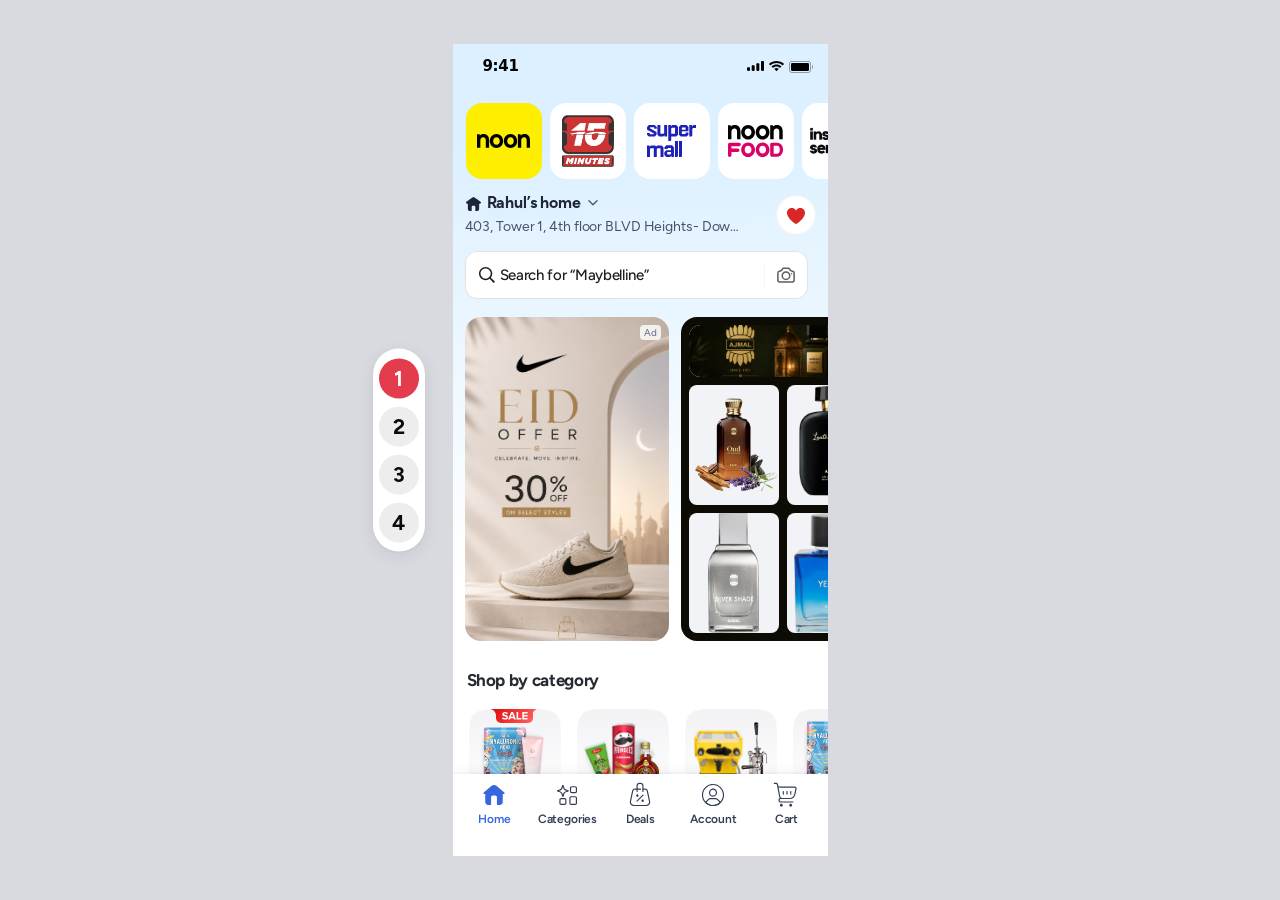
==== commit c9ccbd27: "Four independent options (v2–v4 copies), PLP 1:1 with Figma "Final" - Options 2, 3 and 4 are full co" ====
--- a/index.html
+++ b/index.html
@@ -1,5 +1,5 @@
 <!DOCTYPE html>
-<html lang="en">
+<html lang="en" data-variant="1">
 <head>
 <meta charset="UTF-8" />
 <meta name="viewport" content="width=device-width, initial-scale=1, maximum-scale=1, user-scalable=no, viewport-fit=cover" />
@@ -550,7 +550,7 @@
                   <span class="rp__img clip" style="width:98px;height:98px"><img class="ab" style="left:0;top:-18.73%;width:100%;height:137.33%" src="assets/dfd34.png" alt="" /></span>
                   <span class="rp__name">iPhone Duo</span>
                 </a>
-                <button class="rp__notify" data-node-id="926:25645" aria-label="Notify me when iPhone Duo is available"><span>Notify me</span><img src="assets/098d7.svg" alt="" /><span class="rp__done" data-node-id="82:18236" aria-hidden="true"><b>You are on the list</b><img src="assets/9e1af.svg" alt="" /></span></button>
+                <button class="rp__notify" data-node-id="948:42355" aria-label="Notify me when iPhone Duo is available"><span class="rp__cta">Notify me</span><img src="assets/bell-alert.svg" alt="" /><span class="rp__done" data-node-id="948:43449" aria-hidden="true"><b>You are on the list</b><img src="assets/check-circle.svg" alt="" /></span></button>
               <a class="rp" style="left:144px;width:104px" data-node-id="926:25615"><span class="rp__img" style="width:86px;height:108px"><img class="cover" src="assets/ad33a.png" alt="" /></span><span class="rp__txt"><span class="rp__name">iPhone 18</span><span class="rp__price">Starting &#xE001;5299</span></span></a>
               <a class="rp" style="left:288px;width:104px" data-node-id="926:25620"><span class="rp__img clip" style="width:88px;height:110px"><img class="ab" style="left:-7.84%;top:-7.86%;width:115.99%;height:115.91%" src="assets/9f9cb.jpg" alt="" /></span><span class="rp__txt"><span class="rp__name">iPhone 18</span><span class="rp__price">Starting &#xE001;5299</span></span></a>
               <a class="rp rp--lg" style="left:432px;width:104px" data-node-id="926:25625"><span class="rp__img" style="width:80px;height:102px"><img class="cover" src="assets/ad33a.png" alt="" /></span><span class="rp__txt"><span class="rp__name">iPhone 17</span><span class="rp__price">Starting &#xE001;5299</span></span></a>
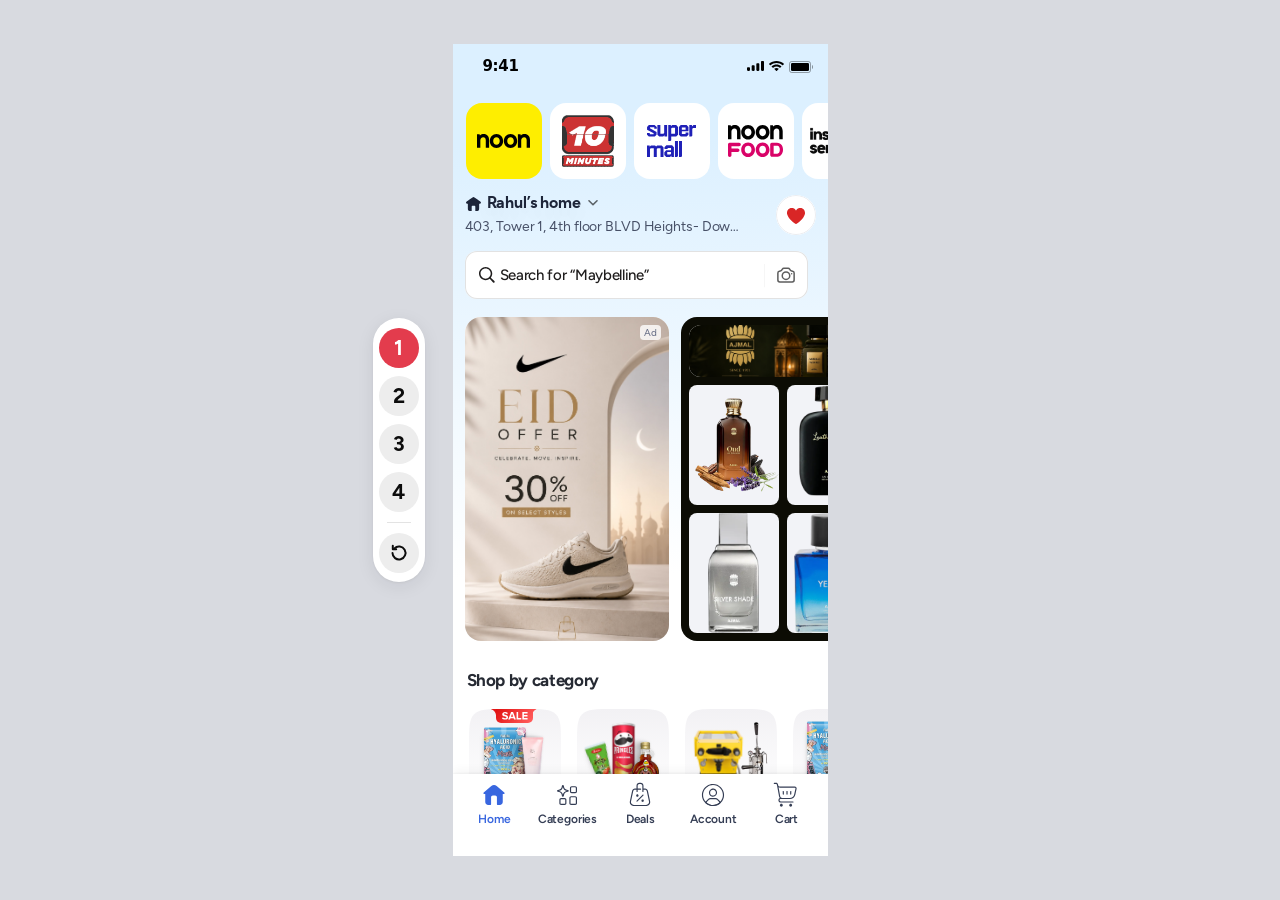
==== commit 2a71bfa3: "Notify button per Figma 956:54220, Iteration 03 ProtoPie reveal, Reset button in switcher - Notify m" ====
--- a/index.html
+++ b/index.html
@@ -550,7 +550,7 @@
                   <span class="rp__img clip" style="width:98px;height:98px"><img class="ab" style="left:0;top:-18.73%;width:100%;height:137.33%" src="assets/dfd34.png" alt="" /></span>
                   <span class="rp__name">iPhone Duo</span>
                 </a>
-                <button class="rp__notify" data-node-id="948:42355" aria-label="Notify me when iPhone Duo is available"><span class="rp__cta">Notify me</span><img src="assets/bell-alert.svg" alt="" /><span class="rp__done" data-node-id="948:43449" aria-hidden="true"><b>You are on the list</b><img src="assets/check-circle.svg" alt="" /></span></button>
+                <button class="rp__notify" data-node-id="955:52151" aria-label="Notify me when iPhone Duo is available"><span class="rp__cta">Notify me</span><img src="assets/bell-alert.svg" alt="" /><span class="rp__done" data-node-id="955:53245" aria-hidden="true"><b>You are on the list</b><img src="assets/check-circle.svg" alt="" /></span></button>
               <a class="rp" style="left:144px;width:104px" data-node-id="926:25615"><span class="rp__img" style="width:86px;height:108px"><img class="cover" src="assets/ad33a.png" alt="" /></span><span class="rp__txt"><span class="rp__name">iPhone 18</span><span class="rp__price">Starting &#xE001;5299</span></span></a>
               <a class="rp" style="left:288px;width:104px" data-node-id="926:25620"><span class="rp__img clip" style="width:88px;height:110px"><img class="ab" style="left:-7.84%;top:-7.86%;width:115.99%;height:115.91%" src="assets/9f9cb.jpg" alt="" /></span><span class="rp__txt"><span class="rp__name">iPhone 18</span><span class="rp__price">Starting &#xE001;5299</span></span></a>
               <a class="rp rp--lg" style="left:432px;width:104px" data-node-id="926:25625"><span class="rp__img" style="width:80px;height:102px"><img class="cover" src="assets/ad33a.png" alt="" /></span><span class="rp__txt"><span class="rp__name">iPhone 17</span><span class="rp__price">Starting &#xE001;5299</span></span></a>
@@ -633,6 +633,8 @@
   <button class="vswitch__b" data-v="2" aria-pressed="false">2</button>
   <button class="vswitch__b" data-v="3" aria-pressed="false">3</button>
   <button class="vswitch__b" data-v="4" aria-pressed="false">4</button>
+  <i class="vswitch__sep" aria-hidden="true"></i>
+  <button class="vswitch__b vswitch__reset" id="vreset" title="Reset the flow" aria-label="Reset the flow — start again from Home"><svg width="20" height="20" viewBox="0 0 20 20" fill="none" aria-hidden="true"><path d="M3.5 10a6.5 6.5 0 1 0 1.9-4.6" stroke="currentColor" stroke-width="2" stroke-linecap="round"/><path d="M3.8 2.8v3.4h3.4" stroke="currentColor" stroke-width="2" stroke-linecap="round" stroke-linejoin="round"/></svg></button>
 </nav>
 <script src="app.js"></script>
 </body>
--- a/styles.css
+++ b/styles.css
@@ -712,7 +712,7 @@
 }
 .plp__scroll::-webkit-scrollbar { display: none; }
 .plp__grid {
-  display: grid; grid-template-columns: 170px 170px; column-gap: 12px; row-gap: 12px;
+  display: grid; grid-template-columns: 170px 170px; column-gap: 12px; row-gap: 12px;   /* 952:47231: rows 392px apart (510 → 902) */
   padding: 2px 0 0 14px;
 }
 .pslot { position: relative; width: 170px; height: 380px; }
@@ -745,17 +745,17 @@
 .tags__row .skel--chip { position: absolute; inset: auto; top: 0; height: 32px; }
 @media (prefers-reduced-motion: reduce) { .skel::after { animation: none; opacity: 0; } }
 
-/* PLP card (SKU 920:18794) */
+/* PLP card — 1:1 with Figma 944:32217 "Product Cards" (SKU 944:32221 / 944:32311) */
 .pcard {
   position: absolute; inset: 0; overflow: hidden;
   background: #fff; border-radius: 12px; --sw: 1px; --sc: #f2f3f7;
   opacity: 0;
 }
-.pcard__media { position: relative; width: 170px; height: 214px; overflow: hidden; background: #fff; }
+.pcard__media { position: relative; width: 170px; height: 214px; overflow: hidden; background: #f2f3f7; }   /* surface/tertiary panel */
 .pcard__clip { position: absolute; left: 0; top: 0; width: 170px; height: 218px; overflow: hidden; border-radius: 10px 10px 0 0; }
-.pcard__img { position: absolute; left: 0; top: 0; width: 170px; height: 214.3px; object-fit: cover; }
-.pcard__imgbox { position: absolute; left: 0; top: 0; width: 170px; height: 231.77px; overflow: hidden; }
-.pcard__imgbox img { position: absolute; left: -7.84%; top: -7.86%; width: 115.99%; height: 115.91%; }
+.pcard__img { position: absolute; left: 13px; top: 19px; width: 144px; height: 181px; object-fit: cover; }   /* 944:32225 — cut-out, inset on the panel */
+.pcard__imgbox { position: absolute; left: 13px; top: 26.45px; width: 144px; height: 162px; overflow: hidden; }   /* 944:32314 — centred (+0.45) */
+.pcard__imgbox img { position: absolute; left: -7.84%; top: -20.62%; width: 115.99%; height: 140.24%; }
 .pcard__wish { position: absolute; left: 142px; top: 4px;   /* 109:22210 card: heart icon at (146, 8) */ display: flex; padding: 4px; border-radius: 9999px; background: rgba(255,255,255,.2); }
 .pcard__wish img { width: 16px; height: 16px; }
 .pcard__add { position: absolute; left: 132px; top: 178px;   /* plus icon at (136, 182) */ display: flex; padding: 4px; border-radius: 6px; background: #fff; --sw: 1.2px; --sc: #e2e2e3; }
@@ -771,14 +771,14 @@
 .pcard__dots i:nth-child(3) { width: 2px; height: 2px; }
 .pcard__dots i:nth-child(4) { width: 1px; height: 1px; }
 .pcard__best {
-  position: absolute; left: 1px; top: 1px; height: 20px; padding: 2px 6px;
+  position: absolute; left: 2px; top: 2px; height: 20px; padding: 2px 6px;
   display: flex; align-items: center; background: #0a4f4a; border-bottom-right-radius: 10px;
   font-weight: 600; font-size: 12px; line-height: 14px; letter-spacing: -0.12px; color: #fff;
   white-space: nowrap; font-feature-settings: "case" 1;
 }
-.pcard__info { position: absolute; left: 10px; top: 219.371px; width: 149.5px; }
+.pcard__info { position: absolute; left: 10px; top: 220px; width: 150px; }   /* 214 + 6 padding */
 .pcard__title {
-  position: absolute; left: 0; top: 0; width: 149.5px; height: 36px; overflow: hidden;
+  position: absolute; left: 0; top: 0; width: 150px; height: 36px; overflow: hidden;
   font-weight: 500; font-size: 14px; line-height: 18px; letter-spacing: -0.14px; color: #212121;
   font-feature-settings: "case" 1;
 }
@@ -788,8 +788,8 @@
   display: flex; align-items: center; gap: 2px; padding: 2px 4px; border-radius: 4px; background: #f7f8fa;
   font-size: 12px; line-height: 14px; letter-spacing: -0.12px; white-space: nowrap; font-feature-settings: "case" 1;
 }
-.pcard__rate .star { position: relative; width: 12px; height: 11.5px; }
-.pcard__rate .star img { position: absolute; left: 6.09%; top: 7.05%; width: 87.82%; height: 88.12%; }
+.pcard__rate .star { position: relative; width: 12px; height: 12px; }
+.pcard__rate .star img { position: absolute; left: 5.77%; top: 7.16%; width: 88.46%; height: 88.01%; }   /* 944:32264 insets */
 .pcard__rate b { font-weight: 600; color: #0a4f4a; }
 .pcard__rate span { font-weight: 400; color: #666d85; }
 .pcard__price {
@@ -811,7 +811,7 @@
   white-space: pre; font-feature-settings: "case" 1;
 }
 .offer::after { content: ''; position: absolute; inset: 0; border: 0.5px dashed #bbe0de; border-radius: inherit; pointer-events: none; }
-.pcard__badge { position: absolute; left: 0; top: 130px; width: 106.752px; height: 18px; }
+.pcard__badge { position: absolute; left: 0; top: 130px; width: 110px; height: 18px; }   /* 944:32293 */
 
 .plp__scroll::after { content: ''; display: block; height: 97px; }   /* clear the bottom nav */
 
@@ -819,11 +819,11 @@
 .bnav--plp { transform: translate3d(0, 88px, 0); }
 
 /* ══ 926:26273 "The iPhone roster" widget — between the chips and the grid.
-   Collapsed (height 0) until the grid settles; opens to 295px so the grid
+   Collapsed (height 0) until the grid settles; opens to 286px so the grid
    lands at Figma's y=474. Local coords: widget top = screen y 154.        */
 .roster { position: relative; height: 0; overflow: hidden; }
-.roster__in { position: absolute; left: 0; top: 0; width: 375px; height: 295px; }
-.roster__head { position: absolute; left: 55.5px; top: 10px; width: 261px; height: 20px; }   /* 109:22921 — heading at (55.5, 232) */
+.roster__in { position: absolute; left: 0; top: 0; width: 375px; height: 286px; }
+.roster__head { position: absolute; left: 55.5px; top: 13px; width: 261px; height: 20px; }   /* 952:47231 — heading at (55.5, 235) */
 .roster__title {
   position: absolute; margin: 0; white-space: nowrap; text-align: center;
   line-height: 0.86; text-box: trim-both cap alphabetic;
@@ -831,7 +831,7 @@
 }
 /* 937:29996 "From latest to greatest": Noontree Medium 28, −5% (−1.4px), #262626, 259×20 cap box */
 .roster__title  { left: 0; top: 0; width: 261px; height: 20px; font-weight: 500; font-size: 28px; letter-spacing: -1.4px; color: #262626; }
-.roster__rail { position: absolute; left: 0; top: 44px; width: 375px; height: 218px; display: flex; padding: 0 12px 0 6px; opacity: 0; }
+.roster__rail { position: absolute; left: 0; top: 43px; width: 375px; height: 218px; display: flex; padding: 0 12px 0 6px; opacity: 0; }
 .roster__group { position: relative; flex: none; width: 838px; height: 218px; }
 .roster__sel { position: absolute; left: 10px; top: 4px; width: 122px; height: 122px; }
 .roster__prods { position: absolute; left: 20px; top: 24px; width: 828px; height: 160px; }
@@ -846,20 +846,22 @@
 .rp.is-sel .rp__name { font-weight: 600; letter-spacing: -0.5px; color: #000; }
 .rp { cursor: pointer; -webkit-tap-highlight-color: transparent; }
 .rp__price { font-weight: 400; font-size: 13px; line-height: normal; color: rgba(0,0,0,.6); white-space: nowrap; text-align: center; }
-.rp__notify {
-  position: absolute; left: 6px; top: 132px;   /* 2px under the Duo's name (98 + 14 + 18) */
-  display: flex; align-items: center; gap: 4px; padding: 6px 8px;
+.rp__notify {   /* 955:52151 "CTA" — unselected: 97×30, 1px inside stroke counted in layout, padding 6/10 → 7/11 here */
+  position: absolute; left: 4px; top: 138px;
+  display: flex; align-items: center; gap: 4px; padding: 7px 11px;
   border-radius: 43px; background: #fff; box-shadow: inset 0 0 0 1px #fadbda;
-  font-weight: 400; font-size: 12px; line-height: normal; letter-spacing: -0.09px; color: #c82d74; white-space: nowrap;
-}
-.rp__notify img { width: 16px; height: 16px; }
-/* 82:18241 "Selected state" — after the tap the pill becomes 133×30 (1px inside stroke counted in layout,
-   padding 6/8 → 7/9 here since the stroke is an inset shadow), centred under the Duo: (−14, 135) in the card */
+  font-weight: 500; font-size: 12px; line-height: 16px; letter-spacing: 0; white-space: nowrap;
+}
+/* 955:52151 "Notify me": Noontree Medium 12/16, solid #F7306F (matches the bell), in its 55×16 text box */
+.rp__cta { display: block; width: 55px; height: 16px; text-align: center; color: #f7306f; }
+.rp__notify img { width: 16px; height: 16px; flex: none; }
+/* 955:53245 selected state — after the tap the pill becomes 133×30 (1px inside stroke counted in layout,
+   padding 6/8 → 7/9 here since the stroke is an inset shadow), centred under the Duo: (−15, 138) in the card */
 .rp__done { position: absolute; left: 50%; top: 50%; transform: translate(-50%, -50%); display: flex; align-items: center; gap: 4px;
   white-space: nowrap; opacity: 0; pointer-events: none; }
-.rp__done b { display: block; width: 95px; font-weight: 400; font-size: 12px; line-height: normal; letter-spacing: -0.09px; color: #c82d74; }   /* Figma's 95px text box → label at x 21, check at x 120 */
+.rp__done b { display: block; width: 95px; font-weight: 400; font-size: 12px; line-height: normal; letter-spacing: -0.09px; color: #f7306f; text-align: center; }   /* Figma's 95px text box → label at x 21, check at x 120 */
 .rp__done img { width: 16px; height: 16px; flex: none; }
-.rp__notify.is-done { left: -14px; top: 135px; width: 133px; height: 30px; padding: 7px 9px; justify-content: center; cursor: default; }
+.rp__notify.is-done { left: -15px; top: 138px; width: 133px; height: 30px; padding: 7px 9px; justify-content: center; cursor: default; }
 .rp__notify.is-done > span:first-child, .rp__notify.is-done > img { opacity: 0; }
 .rp__notify.is-done .rp__done { opacity: 1; }
 /* scrubber: 52 ticks, 2×16, gap 6, bottoms aligned (Figma flips the row) */
@@ -923,4 +925,10 @@
 .vswitch__b[aria-pressed="true"] { background: #e33c4d; color: #fff; }
 .vswitch__b:focus-visible { outline: 2px solid #e33c4d; outline-offset: 2px; }
 @media (max-width: 520px) { .vswitch { display: none; } }   /* phone-sized screens: no room beside the frame */
-
+/* Reset — restarts the whole flow on this option (below the numbers, after a hairline) */
+.vswitch__sep { display: block; width: 24px; height: 1px; margin: 2px auto; background: #e3e3e3; }
+.vswitch__reset { color: #0c0c0c; }
+.vswitch__reset svg { transition: transform .45s cubic-bezier(.2, .9, .3, 1); }
+.vswitch__reset:hover svg { transform: rotate(-35deg); }
+.vswitch__reset.is-spinning svg { transform: rotate(-360deg); transition-duration: .5s; }
+
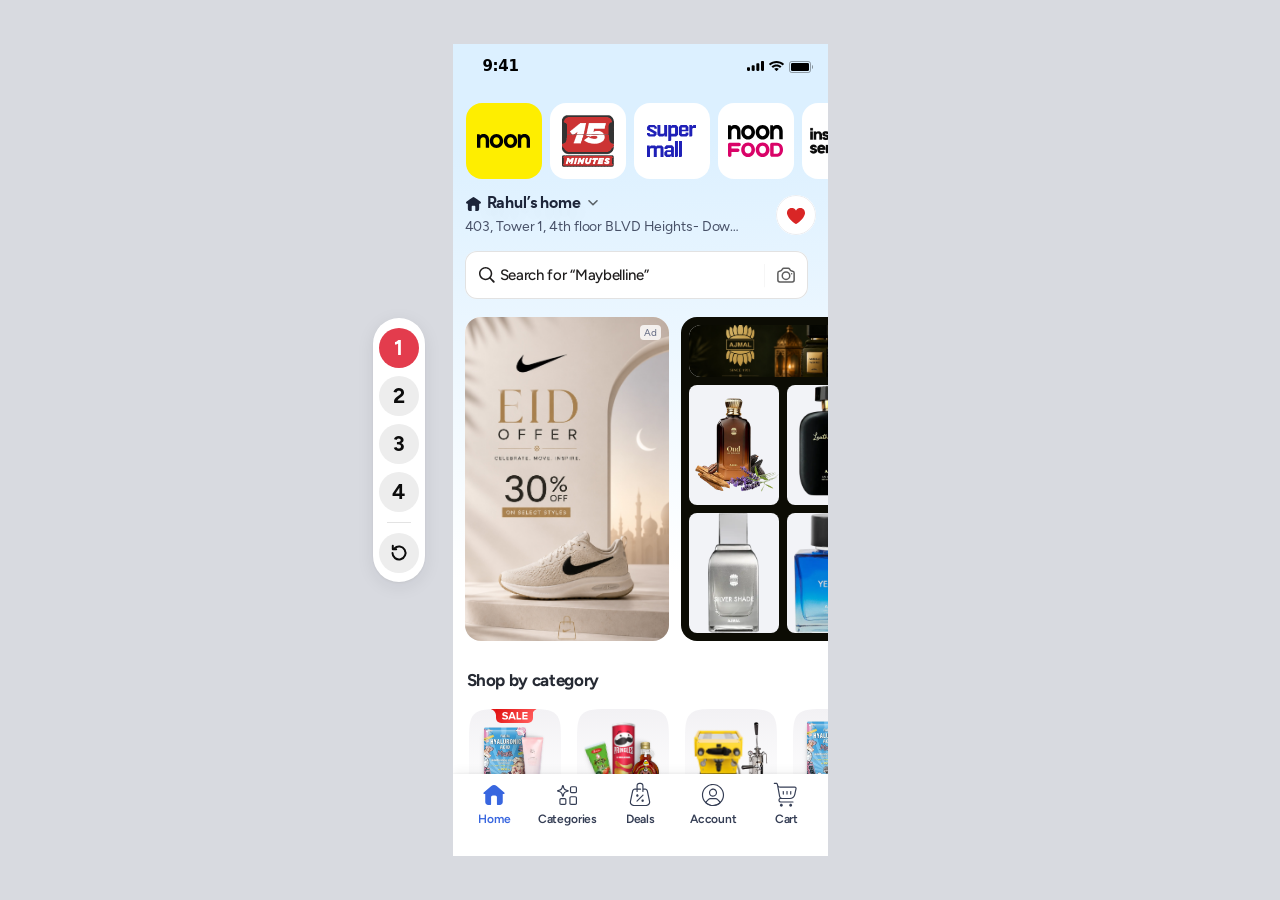
==== commit 0c25f11b: "Roster: transparent black iPhone, randomized colourways and prices; PLP cards per Figma 958:54224 - " ====
--- a/index.html
+++ b/index.html
@@ -551,16 +551,16 @@
                   <span class="rp__name">iPhone Duo</span>
                 </a>
                 <button class="rp__notify" data-node-id="955:52151" aria-label="Notify me when iPhone Duo is available"><span class="rp__cta">Notify me</span><img src="assets/bell-alert.svg" alt="" /><span class="rp__done" data-node-id="955:53245" aria-hidden="true"><b>You are on the list</b><img src="assets/check-circle.svg" alt="" /></span></button>
-              <a class="rp" style="left:144px;width:104px" data-node-id="926:25615"><span class="rp__img" style="width:86px;height:108px"><img class="cover" src="assets/ad33a.png" alt="" /></span><span class="rp__txt"><span class="rp__name">iPhone 18</span><span class="rp__price">Starting &#xE001;5299</span></span></a>
-              <a class="rp" style="left:288px;width:104px" data-node-id="926:25620"><span class="rp__img clip" style="width:88px;height:110px"><img class="ab" style="left:-7.84%;top:-7.86%;width:115.99%;height:115.91%" src="assets/9f9cb.jpg" alt="" /></span><span class="rp__txt"><span class="rp__name">iPhone 18</span><span class="rp__price">Starting &#xE001;5299</span></span></a>
-              <a class="rp rp--lg" style="left:432px;width:104px" data-node-id="926:25625"><span class="rp__img" style="width:80px;height:102px"><img class="cover" src="assets/ad33a.png" alt="" /></span><span class="rp__txt"><span class="rp__name">iPhone 17</span><span class="rp__price">Starting &#xE001;5299</span></span></a>
-              <a class="rp rp--lg" style="left:576px;width:104px" data-node-id="926:25630"><span class="rp__img" style="width:80px;height:102px"><img class="cover" src="assets/ad33a.png" alt="" /></span><span class="rp__txt"><span class="rp__name">iPhone 16</span><span class="rp__price">Starting &#xE001;5299</span></span></a>
-              <a class="rp rp--lg" style="left:720px;width:108px" data-node-id="926:25635"><span class="rp__img" style="width:80px;height:102px"><img class="cover" src="assets/ad33a.png" alt="" /></span><span class="rp__txt"><span class="rp__name">iPhone 15</span><span class="rp__price">Starting &#xE001;5299</span></span></a>
+              <a class="rp" style="left:144px;width:104px" data-node-id="926:25615"><span class="rp__img clip" style="width:86px;height:108px"><img class="ab" style="left:-7.84%;top:-7.86%;width:115.99%;height:115.91%" src="assets/ee989.png" alt="" /></span><span class="rp__txt"><span class="rp__name">iPhone 18</span><span class="rp__price">Starting &#xE001;5299</span></span></a>
+              <a class="rp" style="left:288px;width:104px" data-node-id="926:25620"><span class="rp__img clip" style="width:88px;height:110px"><img class="ab" style="left:-7.84%;top:-7.86%;width:115.99%;height:115.91%" src="assets/ee989.png" alt="" /></span><span class="rp__txt"><span class="rp__name">iPhone 18</span><span class="rp__price">Starting &#xE001;5299</span></span></a>
+              <a class="rp rp--lg" style="left:432px;width:104px" data-node-id="926:25625"><span class="rp__img clip" style="width:80px;height:102px"><img class="ab" style="left:-7.84%;top:-7.86%;width:115.99%;height:115.91%" src="assets/ee989.png" alt="" /></span><span class="rp__txt"><span class="rp__name">iPhone 17</span><span class="rp__price">Starting &#xE001;5299</span></span></a>
+              <a class="rp rp--lg" style="left:576px;width:104px" data-node-id="926:25630"><span class="rp__img clip" style="width:80px;height:102px"><img class="ab" style="left:-7.84%;top:-7.86%;width:115.99%;height:115.91%" src="assets/ee989.png" alt="" /></span><span class="rp__txt"><span class="rp__name">iPhone 16</span><span class="rp__price">Starting &#xE001;5299</span></span></a>
+              <a class="rp rp--lg" style="left:720px;width:108px" data-node-id="926:25635"><span class="rp__img clip" style="width:80px;height:102px"><img class="ab" style="left:-7.84%;top:-7.86%;width:115.99%;height:115.91%" src="assets/ee989.png" alt="" /></span><span class="rp__txt"><span class="rp__name">iPhone 15</span><span class="rp__price">Starting &#xE001;5299</span></span></a>
               <!-- products 7–10: not in Figma (it shows six) — same card, same imagery, continuing the lineup -->
-              <a class="rp" style="left:864px;width:104px"><span class="rp__img clip" style="width:88px;height:110px"><img class="ab" style="left:-7.84%;top:-7.86%;width:115.99%;height:115.91%" src="assets/9f9cb.jpg" alt="" /></span><span class="rp__txt"><span class="rp__name">iPhone 14</span><span class="rp__price">Starting &#xE001;5299</span></span></a>
-              <a class="rp" style="left:1008px;width:104px"><span class="rp__img" style="width:86px;height:108px"><img class="cover" src="assets/ad33a.png" alt="" /></span><span class="rp__txt"><span class="rp__name">iPhone 13</span><span class="rp__price">Starting &#xE001;5299</span></span></a>
-              <a class="rp" style="left:1152px;width:104px"><span class="rp__img clip" style="width:88px;height:110px"><img class="ab" style="left:-7.84%;top:-7.86%;width:115.99%;height:115.91%" src="assets/9f9cb.jpg" alt="" /></span><span class="rp__txt"><span class="rp__name">iPhone 12</span><span class="rp__price">Starting &#xE001;5299</span></span></a>
-              <a class="rp" style="left:1296px;width:104px"><span class="rp__img" style="width:86px;height:108px"><img class="cover" src="assets/ad33a.png" alt="" /></span><span class="rp__txt"><span class="rp__name">iPhone 11</span><span class="rp__price">Starting &#xE001;5299</span></span></a>
+              <a class="rp" style="left:864px;width:104px"><span class="rp__img clip" style="width:88px;height:110px"><img class="ab" style="left:-7.84%;top:-7.86%;width:115.99%;height:115.91%" src="assets/ee989.png" alt="" /></span><span class="rp__txt"><span class="rp__name">iPhone 14</span><span class="rp__price">Starting &#xE001;5299</span></span></a>
+              <a class="rp" style="left:1008px;width:104px"><span class="rp__img clip" style="width:86px;height:108px"><img class="ab" style="left:-7.84%;top:-7.86%;width:115.99%;height:115.91%" src="assets/ee989.png" alt="" /></span><span class="rp__txt"><span class="rp__name">iPhone 13</span><span class="rp__price">Starting &#xE001;5299</span></span></a>
+              <a class="rp" style="left:1152px;width:104px"><span class="rp__img clip" style="width:88px;height:110px"><img class="ab" style="left:-7.84%;top:-7.86%;width:115.99%;height:115.91%" src="assets/ee989.png" alt="" /></span><span class="rp__txt"><span class="rp__name">iPhone 12</span><span class="rp__price">Starting &#xE001;5299</span></span></a>
+              <a class="rp" style="left:1296px;width:104px"><span class="rp__img clip" style="width:86px;height:108px"><img class="ab" style="left:-7.84%;top:-7.86%;width:115.99%;height:115.91%" src="assets/ee989.png" alt="" /></span><span class="rp__txt"><span class="rp__name">iPhone 11</span><span class="rp__price">Starting &#xE001;5299</span></span></a>
               </div>
               <div class="roster__ticks" data-node-id="926:25649"><i class="tick tick--on"></i><i class="tick"><img src="assets/02f08.svg" alt="" /></i><i class="tick"><img src="assets/02f08.svg" alt="" /></i><i class="tick"><img src="assets/02f08.svg" alt="" /></i><i class="tick"><img src="assets/02f08.svg" alt="" /></i><i class="tick"><img src="assets/02f08.svg" alt="" /></i><i class="tick"><img src="assets/02f08.svg" alt="" /></i><i class="tick"><img src="assets/02f08.svg" alt="" /></i><i class="tick"><img src="assets/02f08.svg" alt="" /></i><i class="tick"><img src="assets/02f08.svg" alt="" /></i><i class="tick"><img src="assets/02f08.svg" alt="" /></i><i class="tick"><img src="assets/02f08.svg" alt="" /></i><i class="tick"><img src="assets/02f08.svg" alt="" /></i><i class="tick"><img src="assets/02f08.svg" alt="" /></i><i class="tick"><img src="assets/02f08.svg" alt="" /></i><i class="tick"><img src="assets/02f08.svg" alt="" /></i><i class="tick"><img src="assets/02f08.svg" alt="" /></i><i class="tick"><img src="assets/02f08.svg" alt="" /></i><i class="tick"><img src="assets/02f08.svg" alt="" /></i><i class="tick tick--mark"></i><i class="tick"><img src="assets/02f08.svg" alt="" /></i><i class="tick"><img src="assets/02f08.svg" alt="" /></i><i class="tick"><img src="assets/02f08.svg" alt="" /></i><i class="tick"><img src="assets/02f08.svg" alt="" /></i><i class="tick"><img src="assets/02f08.svg" alt="" /></i><i class="tick"><img src="assets/02f08.svg" alt="" /></i><i class="tick"><img src="assets/02f08.svg" alt="" /></i><i class="tick"><img src="assets/02f08.svg" alt="" /></i><i class="tick"><img src="assets/02f08.svg" alt="" /></i><i class="tick"><img src="assets/02f08.svg" alt="" /></i><i class="tick"><img src="assets/02f08.svg" alt="" /></i><i class="tick"><img src="assets/02f08.svg" alt="" /></i><i class="tick"><img src="assets/02f08.svg" alt="" /></i><i class="tick"><img src="assets/02f08.svg" alt="" /></i><i class="tick"><img src="assets/02f08.svg" alt="" /></i><i class="tick"><img src="assets/02f08.svg" alt="" /></i><i class="tick"><img src="assets/02f08.svg" alt="" /></i><i class="tick tick--mark"></i><i class="tick"><img src="assets/02f08.svg" alt="" /></i><i class="tick"><img src="assets/02f08.svg" alt="" /></i><i class="tick"><img src="assets/02f08.svg" alt="" /></i><i class="tick"><img src="assets/02f08.svg" alt="" /></i><i class="tick"><img src="assets/02f08.svg" alt="" /></i><i class="tick"><img src="assets/02f08.svg" alt="" /></i><i class="tick"><img src="assets/02f08.svg" alt="" /></i><i class="tick"><img src="assets/02f08.svg" alt="" /></i><i class="tick"><img src="assets/02f08.svg" alt="" /></i><i class="tick"><img src="assets/02f08.svg" alt="" /></i><i class="tick"><img src="assets/02f08.svg" alt="" /></i><i class="tick"><img src="assets/02f08.svg" alt="" /></i><i class="tick"><img src="assets/02f08.svg" alt="" /></i><i class="tick"><img src="assets/02f08.svg" alt="" /></i></div>
               <img class="roster__dot" src="assets/2a34b.svg" alt="" data-node-id="926:25851" />
--- a/styles.css
+++ b/styles.css
@@ -712,7 +712,7 @@
 }
 .plp__scroll::-webkit-scrollbar { display: none; }
 .plp__grid {
-  display: grid; grid-template-columns: 170px 170px; column-gap: 12px; row-gap: 12px;   /* 952:47231: rows 392px apart (510 → 902) */
+  display: grid; grid-template-columns: 170px 170px; column-gap: 12px; row-gap: 14px;   /* 958:54224: rows 394px apart (380 + 14) */
   padding: 2px 0 0 14px;
 }
 .pslot { position: relative; width: 170px; height: 380px; }
@@ -745,16 +745,16 @@
 .tags__row .skel--chip { position: absolute; inset: auto; top: 0; height: 32px; }
 @media (prefers-reduced-motion: reduce) { .skel::after { animation: none; opacity: 0; } }
 
-/* PLP card — 1:1 with Figma 944:32217 "Product Cards" (SKU 944:32221 / 944:32311) */
+/* PLP card — 1:1 with Figma 958:54224 "Product Cards" (SKU 958:54228 / 958:54318) */
 .pcard {
   position: absolute; inset: 0; overflow: hidden;
   background: #fff; border-radius: 12px; --sw: 1px; --sc: #f2f3f7;
   opacity: 0;
 }
-.pcard__media { position: relative; width: 170px; height: 214px; overflow: hidden; background: #f2f3f7; }   /* surface/tertiary panel */
+.pcard__media { position: relative; width: 170px; height: 214px; overflow: hidden; background: #fafafa; }   /* 958:54230 media panel */
 .pcard__clip { position: absolute; left: 0; top: 0; width: 170px; height: 218px; overflow: hidden; border-radius: 10px 10px 0 0; }
 .pcard__img { position: absolute; left: 13px; top: 19px; width: 144px; height: 181px; object-fit: cover; }   /* 944:32225 — cut-out, inset on the panel */
-.pcard__imgbox { position: absolute; left: 13px; top: 26.45px; width: 144px; height: 162px; overflow: hidden; }   /* 944:32314 — centred (+0.45) */
+.pcard__imgbox { position: absolute; left: 13px; top: 26px; width: 144px; height: 162px; overflow: hidden; }   /* 958:54321 — centred in the 214 panel */
 .pcard__imgbox img { position: absolute; left: -7.84%; top: -20.62%; width: 115.99%; height: 140.24%; }
 .pcard__wish { position: absolute; left: 142px; top: 4px;   /* 109:22210 card: heart icon at (146, 8) */ display: flex; padding: 4px; border-radius: 9999px; background: rgba(255,255,255,.2); }
 .pcard__wish img { width: 16px; height: 16px; }
@@ -771,7 +771,7 @@
 .pcard__dots i:nth-child(3) { width: 2px; height: 2px; }
 .pcard__dots i:nth-child(4) { width: 1px; height: 1px; }
 .pcard__best {
-  position: absolute; left: 2px; top: 2px; height: 20px; padding: 2px 6px;
+  position: absolute; left: 2px; top: 2px; width: 69px; height: 20px; padding: 2px 6px;   /* 958:54258: 6 + 57 + 6 */
   display: flex; align-items: center; background: #0a4f4a; border-bottom-right-radius: 10px;
   font-weight: 600; font-size: 12px; line-height: 14px; letter-spacing: -0.12px; color: #fff;
   white-space: nowrap; font-feature-settings: "case" 1;
@@ -810,6 +810,8 @@
   font-weight: 600; font-size: 12px; line-height: 14px; letter-spacing: -0.12px; color: #0a4f4a;
   white-space: pre; font-feature-settings: "case" 1;
 }
+/* 958:54294: the first chip's text box is a fixed 77px (truncated, so it starts at the padding) → chip 85px */
+.offer:first-child { width: 85px; justify-content: flex-start; overflow: hidden; }
 .offer::after { content: ''; position: absolute; inset: 0; border: 0.5px dashed #bbe0de; border-radius: inherit; pointer-events: none; }
 .pcard__badge { position: absolute; left: 0; top: 130px; width: 110px; height: 18px; }   /* 944:32293 */
 
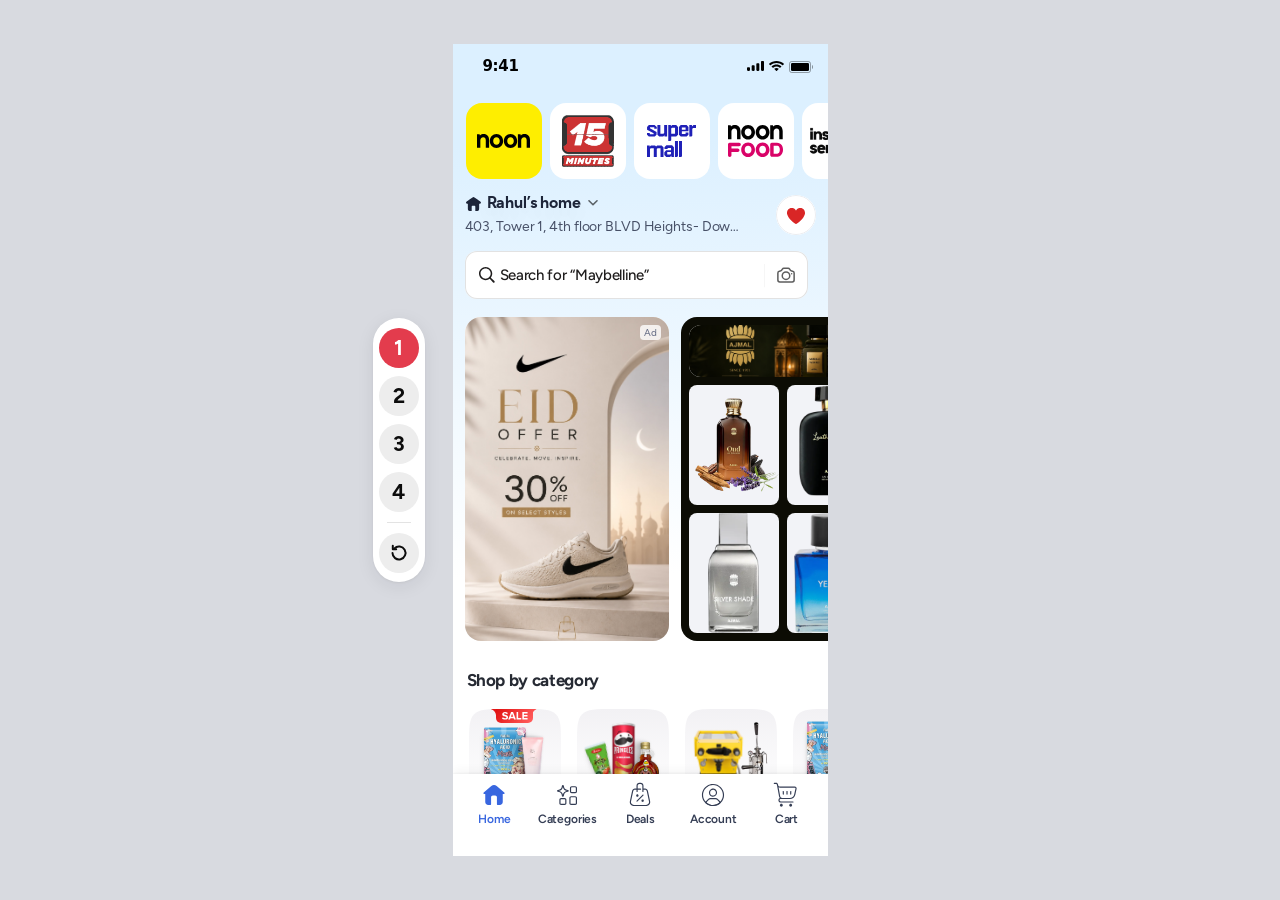
==== commit 45758999: "Roster names: iPhone 18 → 11 then SE, prices banded per slot (all iterations) Co-Authored-By: Claude" ====
--- a/index.html
+++ b/index.html
@@ -552,15 +552,15 @@
                 </a>
                 <button class="rp__notify" data-node-id="955:52151" aria-label="Notify me when iPhone Duo is available"><span class="rp__cta">Notify me</span><img src="assets/bell-alert.svg" alt="" /><span class="rp__done" data-node-id="955:53245" aria-hidden="true"><b>You are on the list</b><img src="assets/check-circle.svg" alt="" /></span></button>
               <a class="rp" style="left:144px;width:104px" data-node-id="926:25615"><span class="rp__img clip" style="width:86px;height:108px"><img class="ab" style="left:-7.84%;top:-7.86%;width:115.99%;height:115.91%" src="assets/ee989.png" alt="" /></span><span class="rp__txt"><span class="rp__name">iPhone 18</span><span class="rp__price">Starting &#xE001;5299</span></span></a>
-              <a class="rp" style="left:288px;width:104px" data-node-id="926:25620"><span class="rp__img clip" style="width:88px;height:110px"><img class="ab" style="left:-7.84%;top:-7.86%;width:115.99%;height:115.91%" src="assets/ee989.png" alt="" /></span><span class="rp__txt"><span class="rp__name">iPhone 18</span><span class="rp__price">Starting &#xE001;5299</span></span></a>
-              <a class="rp rp--lg" style="left:432px;width:104px" data-node-id="926:25625"><span class="rp__img clip" style="width:80px;height:102px"><img class="ab" style="left:-7.84%;top:-7.86%;width:115.99%;height:115.91%" src="assets/ee989.png" alt="" /></span><span class="rp__txt"><span class="rp__name">iPhone 17</span><span class="rp__price">Starting &#xE001;5299</span></span></a>
-              <a class="rp rp--lg" style="left:576px;width:104px" data-node-id="926:25630"><span class="rp__img clip" style="width:80px;height:102px"><img class="ab" style="left:-7.84%;top:-7.86%;width:115.99%;height:115.91%" src="assets/ee989.png" alt="" /></span><span class="rp__txt"><span class="rp__name">iPhone 16</span><span class="rp__price">Starting &#xE001;5299</span></span></a>
-              <a class="rp rp--lg" style="left:720px;width:108px" data-node-id="926:25635"><span class="rp__img clip" style="width:80px;height:102px"><img class="ab" style="left:-7.84%;top:-7.86%;width:115.99%;height:115.91%" src="assets/ee989.png" alt="" /></span><span class="rp__txt"><span class="rp__name">iPhone 15</span><span class="rp__price">Starting &#xE001;5299</span></span></a>
+              <a class="rp" style="left:288px;width:104px" data-node-id="926:25620"><span class="rp__img clip" style="width:88px;height:110px"><img class="ab" style="left:-7.84%;top:-7.86%;width:115.99%;height:115.91%" src="assets/ee989.png" alt="" /></span><span class="rp__txt"><span class="rp__name">iPhone 17</span><span class="rp__price">Starting &#xE001;5299</span></span></a>
+              <a class="rp rp--lg" style="left:432px;width:104px" data-node-id="926:25625"><span class="rp__img clip" style="width:80px;height:102px"><img class="ab" style="left:-7.84%;top:-7.86%;width:115.99%;height:115.91%" src="assets/ee989.png" alt="" /></span><span class="rp__txt"><span class="rp__name">iPhone 16</span><span class="rp__price">Starting &#xE001;5299</span></span></a>
+              <a class="rp rp--lg" style="left:576px;width:104px" data-node-id="926:25630"><span class="rp__img clip" style="width:80px;height:102px"><img class="ab" style="left:-7.84%;top:-7.86%;width:115.99%;height:115.91%" src="assets/ee989.png" alt="" /></span><span class="rp__txt"><span class="rp__name">iPhone 15</span><span class="rp__price">Starting &#xE001;5299</span></span></a>
+              <a class="rp rp--lg" style="left:720px;width:108px" data-node-id="926:25635"><span class="rp__img clip" style="width:80px;height:102px"><img class="ab" style="left:-7.84%;top:-7.86%;width:115.99%;height:115.91%" src="assets/ee989.png" alt="" /></span><span class="rp__txt"><span class="rp__name">iPhone 14</span><span class="rp__price">Starting &#xE001;5299</span></span></a>
               <!-- products 7–10: not in Figma (it shows six) — same card, same imagery, continuing the lineup -->
-              <a class="rp" style="left:864px;width:104px"><span class="rp__img clip" style="width:88px;height:110px"><img class="ab" style="left:-7.84%;top:-7.86%;width:115.99%;height:115.91%" src="assets/ee989.png" alt="" /></span><span class="rp__txt"><span class="rp__name">iPhone 14</span><span class="rp__price">Starting &#xE001;5299</span></span></a>
-              <a class="rp" style="left:1008px;width:104px"><span class="rp__img clip" style="width:86px;height:108px"><img class="ab" style="left:-7.84%;top:-7.86%;width:115.99%;height:115.91%" src="assets/ee989.png" alt="" /></span><span class="rp__txt"><span class="rp__name">iPhone 13</span><span class="rp__price">Starting &#xE001;5299</span></span></a>
-              <a class="rp" style="left:1152px;width:104px"><span class="rp__img clip" style="width:88px;height:110px"><img class="ab" style="left:-7.84%;top:-7.86%;width:115.99%;height:115.91%" src="assets/ee989.png" alt="" /></span><span class="rp__txt"><span class="rp__name">iPhone 12</span><span class="rp__price">Starting &#xE001;5299</span></span></a>
-              <a class="rp" style="left:1296px;width:104px"><span class="rp__img clip" style="width:86px;height:108px"><img class="ab" style="left:-7.84%;top:-7.86%;width:115.99%;height:115.91%" src="assets/ee989.png" alt="" /></span><span class="rp__txt"><span class="rp__name">iPhone 11</span><span class="rp__price">Starting &#xE001;5299</span></span></a>
+              <a class="rp" style="left:864px;width:104px"><span class="rp__img clip" style="width:88px;height:110px"><img class="ab" style="left:-7.84%;top:-7.86%;width:115.99%;height:115.91%" src="assets/ee989.png" alt="" /></span><span class="rp__txt"><span class="rp__name">iPhone 13</span><span class="rp__price">Starting &#xE001;5299</span></span></a>
+              <a class="rp" style="left:1008px;width:104px"><span class="rp__img clip" style="width:86px;height:108px"><img class="ab" style="left:-7.84%;top:-7.86%;width:115.99%;height:115.91%" src="assets/ee989.png" alt="" /></span><span class="rp__txt"><span class="rp__name">iPhone 12</span><span class="rp__price">Starting &#xE001;5299</span></span></a>
+              <a class="rp" style="left:1152px;width:104px"><span class="rp__img clip" style="width:88px;height:110px"><img class="ab" style="left:-7.84%;top:-7.86%;width:115.99%;height:115.91%" src="assets/ee989.png" alt="" /></span><span class="rp__txt"><span class="rp__name">iPhone 11</span><span class="rp__price">Starting &#xE001;5299</span></span></a>
+              <a class="rp" style="left:1296px;width:104px"><span class="rp__img clip" style="width:86px;height:108px"><img class="ab" style="left:-7.84%;top:-7.86%;width:115.99%;height:115.91%" src="assets/ee989.png" alt="" /></span><span class="rp__txt"><span class="rp__name">iPhone SE</span><span class="rp__price">Starting &#xE001;5299</span></span></a>
               </div>
               <div class="roster__ticks" data-node-id="926:25649"><i class="tick tick--on"></i><i class="tick"><img src="assets/02f08.svg" alt="" /></i><i class="tick"><img src="assets/02f08.svg" alt="" /></i><i class="tick"><img src="assets/02f08.svg" alt="" /></i><i class="tick"><img src="assets/02f08.svg" alt="" /></i><i class="tick"><img src="assets/02f08.svg" alt="" /></i><i class="tick"><img src="assets/02f08.svg" alt="" /></i><i class="tick"><img src="assets/02f08.svg" alt="" /></i><i class="tick"><img src="assets/02f08.svg" alt="" /></i><i class="tick"><img src="assets/02f08.svg" alt="" /></i><i class="tick"><img src="assets/02f08.svg" alt="" /></i><i class="tick"><img src="assets/02f08.svg" alt="" /></i><i class="tick"><img src="assets/02f08.svg" alt="" /></i><i class="tick"><img src="assets/02f08.svg" alt="" /></i><i class="tick"><img src="assets/02f08.svg" alt="" /></i><i class="tick"><img src="assets/02f08.svg" alt="" /></i><i class="tick"><img src="assets/02f08.svg" alt="" /></i><i class="tick"><img src="assets/02f08.svg" alt="" /></i><i class="tick"><img src="assets/02f08.svg" alt="" /></i><i class="tick tick--mark"></i><i class="tick"><img src="assets/02f08.svg" alt="" /></i><i class="tick"><img src="assets/02f08.svg" alt="" /></i><i class="tick"><img src="assets/02f08.svg" alt="" /></i><i class="tick"><img src="assets/02f08.svg" alt="" /></i><i class="tick"><img src="assets/02f08.svg" alt="" /></i><i class="tick"><img src="assets/02f08.svg" alt="" /></i><i class="tick"><img src="assets/02f08.svg" alt="" /></i><i class="tick"><img src="assets/02f08.svg" alt="" /></i><i class="tick"><img src="assets/02f08.svg" alt="" /></i><i class="tick"><img src="assets/02f08.svg" alt="" /></i><i class="tick"><img src="assets/02f08.svg" alt="" /></i><i class="tick"><img src="assets/02f08.svg" alt="" /></i><i class="tick"><img src="assets/02f08.svg" alt="" /></i><i class="tick"><img src="assets/02f08.svg" alt="" /></i><i class="tick"><img src="assets/02f08.svg" alt="" /></i><i class="tick"><img src="assets/02f08.svg" alt="" /></i><i class="tick"><img src="assets/02f08.svg" alt="" /></i><i class="tick tick--mark"></i><i class="tick"><img src="assets/02f08.svg" alt="" /></i><i class="tick"><img src="assets/02f08.svg" alt="" /></i><i class="tick"><img src="assets/02f08.svg" alt="" /></i><i class="tick"><img src="assets/02f08.svg" alt="" /></i><i class="tick"><img src="assets/02f08.svg" alt="" /></i><i class="tick"><img src="assets/02f08.svg" alt="" /></i><i class="tick"><img src="assets/02f08.svg" alt="" /></i><i class="tick"><img src="assets/02f08.svg" alt="" /></i><i class="tick"><img src="assets/02f08.svg" alt="" /></i><i class="tick"><img src="assets/02f08.svg" alt="" /></i><i class="tick"><img src="assets/02f08.svg" alt="" /></i><i class="tick"><img src="assets/02f08.svg" alt="" /></i><i class="tick"><img src="assets/02f08.svg" alt="" /></i><i class="tick"><img src="assets/02f08.svg" alt="" /></i></div>
               <img class="roster__dot" src="assets/2a34b.svg" alt="" data-node-id="926:25851" />
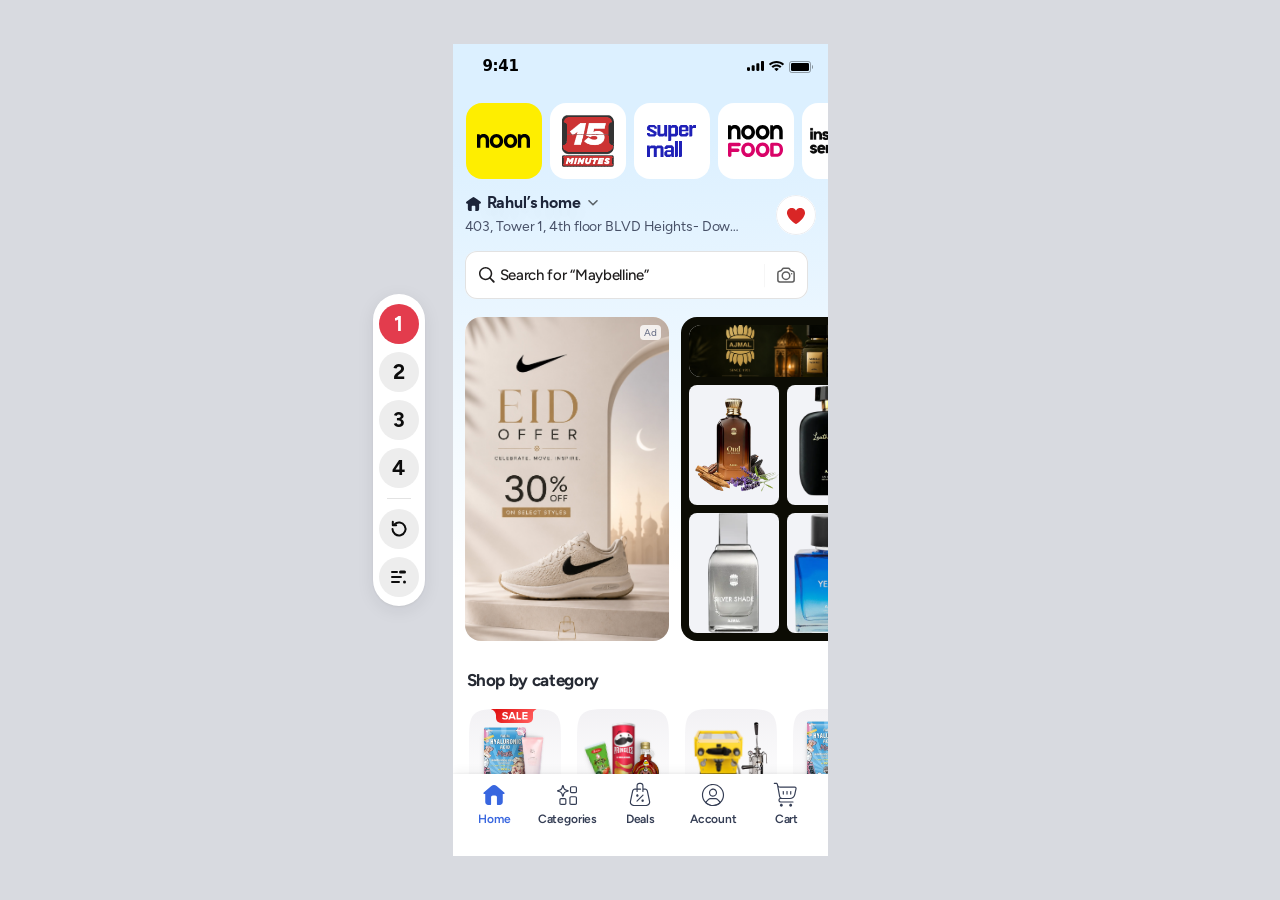
==== commit 21b7c3e0: "Add full-flow Animation Spec Sheet (/spec) with live, scrubbable preview; Spec Sheet button in the i" ====
--- a/index.html
+++ b/index.html
@@ -635,6 +635,7 @@
   <button class="vswitch__b" data-v="4" aria-pressed="false">4</button>
   <i class="vswitch__sep" aria-hidden="true"></i>
   <button class="vswitch__b vswitch__reset" id="vreset" title="Reset the flow" aria-label="Reset the flow — start again from Home"><svg width="20" height="20" viewBox="0 0 20 20" fill="none" aria-hidden="true"><path d="M3.5 10a6.5 6.5 0 1 0 1.9-4.6" stroke="currentColor" stroke-width="2" stroke-linecap="round"/><path d="M3.8 2.8v3.4h3.4" stroke="currentColor" stroke-width="2" stroke-linecap="round" stroke-linejoin="round"/></svg></button>
+  <button class="vswitch__b vswitch__spec" id="vspec" data-tip="Spec Sheet" aria-label="Spec Sheet — animation spec for this iteration"><svg width="20" height="20" viewBox="0 0 20 20" fill="none" aria-hidden="true"><path d="M3 5h5M3 10h9M3 15h7" stroke="currentColor" stroke-width="2" stroke-linecap="round"/><rect x="10" y="3.5" width="7" height="3" rx="1.5" fill="currentColor"/><rect x="14" y="13.5" width="3" height="3" rx="1.5" fill="currentColor"/></svg></button>
 </nav>
 <script src="app.js"></script>
 </body>
--- a/styles.css
+++ b/styles.css
@@ -933,4 +933,12 @@
 .vswitch__reset svg { transition: transform .45s cubic-bezier(.2, .9, .3, 1); }
 .vswitch__reset:hover svg { transform: rotate(-35deg); }
 .vswitch__reset.is-spinning svg { transform: rotate(-360deg); transition-duration: .5s; }
-
+/* Spec Sheet — opens the widget-reveal animation spec for this option; its label shows on hover */
+.vswitch__spec { position: relative; color: #0c0c0c; }
+.vswitch__spec::after {
+  content: attr(data-tip); position: absolute; right: calc(100% + 12px); top: 50%; transform: translate(4px, -50%);
+  padding: 6px 10px; border-radius: 8px; background: #0c0c0c; color: #fff; font-size: 13px; font-weight: 600; white-space: nowrap;
+  opacity: 0; pointer-events: none; transition: opacity .18s ease, transform .18s ease;
+}
+.vswitch__spec:hover::after, .vswitch__spec:focus-visible::after { opacity: 1; transform: translate(0, -50%); }
+
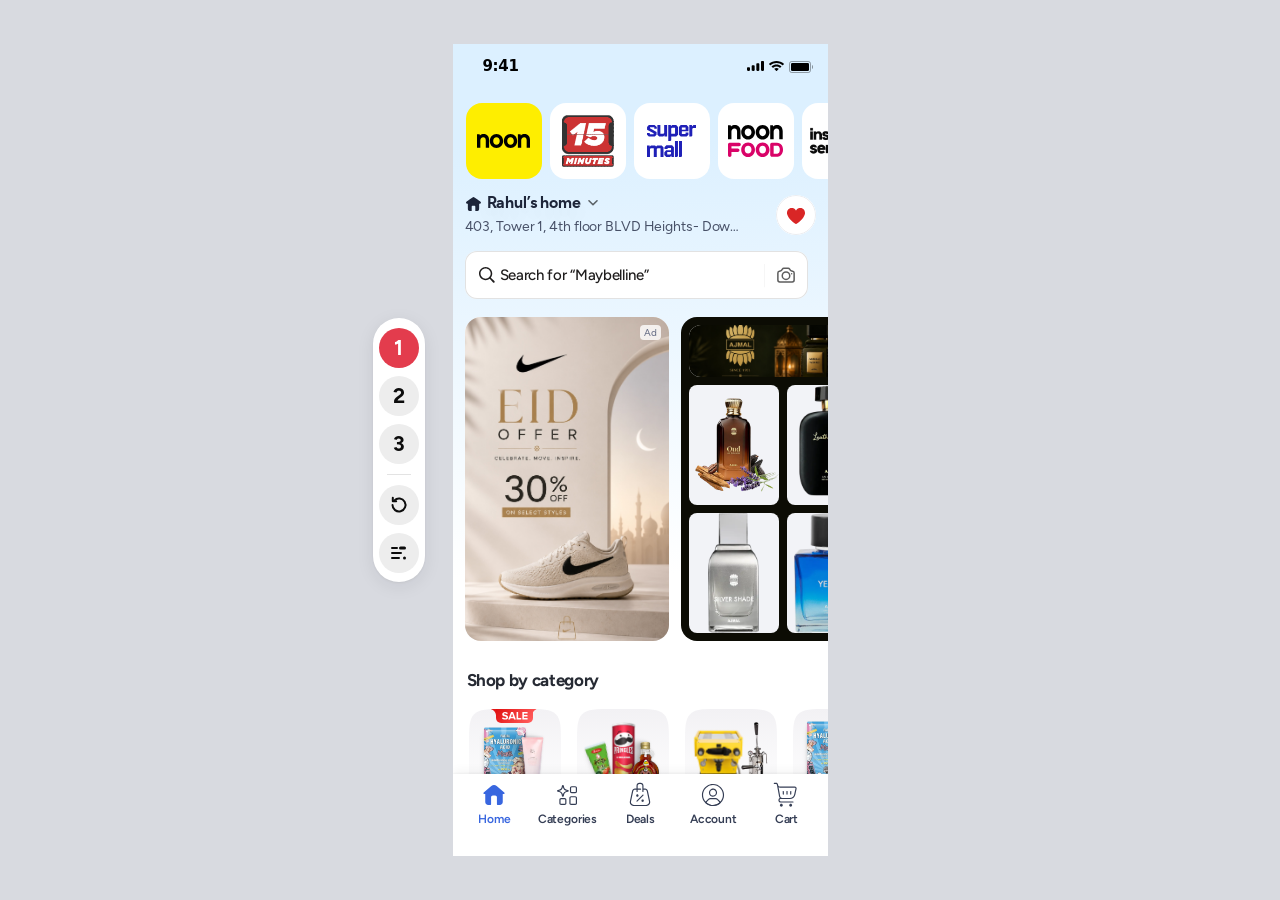
==== commit d792613b: "Remove iteration 04; spec sheet: refined UI, Claude-orange accent, square phone mockup, Layers/Flow " ====
--- a/index.html
+++ b/index.html
@@ -632,7 +632,6 @@
   <button class="vswitch__b" data-v="1" aria-pressed="true">1</button>
   <button class="vswitch__b" data-v="2" aria-pressed="false">2</button>
   <button class="vswitch__b" data-v="3" aria-pressed="false">3</button>
-  <button class="vswitch__b" data-v="4" aria-pressed="false">4</button>
   <i class="vswitch__sep" aria-hidden="true"></i>
   <button class="vswitch__b vswitch__reset" id="vreset" title="Reset the flow" aria-label="Reset the flow — start again from Home"><svg width="20" height="20" viewBox="0 0 20 20" fill="none" aria-hidden="true"><path d="M3.5 10a6.5 6.5 0 1 0 1.9-4.6" stroke="currentColor" stroke-width="2" stroke-linecap="round"/><path d="M3.8 2.8v3.4h3.4" stroke="currentColor" stroke-width="2" stroke-linecap="round" stroke-linejoin="round"/></svg></button>
   <button class="vswitch__b vswitch__spec" id="vspec" data-tip="Spec Sheet" aria-label="Spec Sheet — animation spec for this iteration"><svg width="20" height="20" viewBox="0 0 20 20" fill="none" aria-hidden="true"><path d="M3 5h5M3 10h9M3 15h7" stroke="currentColor" stroke-width="2" stroke-linecap="round"/><rect x="10" y="3.5" width="7" height="3" rx="1.5" fill="currentColor"/><rect x="14" y="13.5" width="3" height="3" rx="1.5" fill="currentColor"/></svg></button>
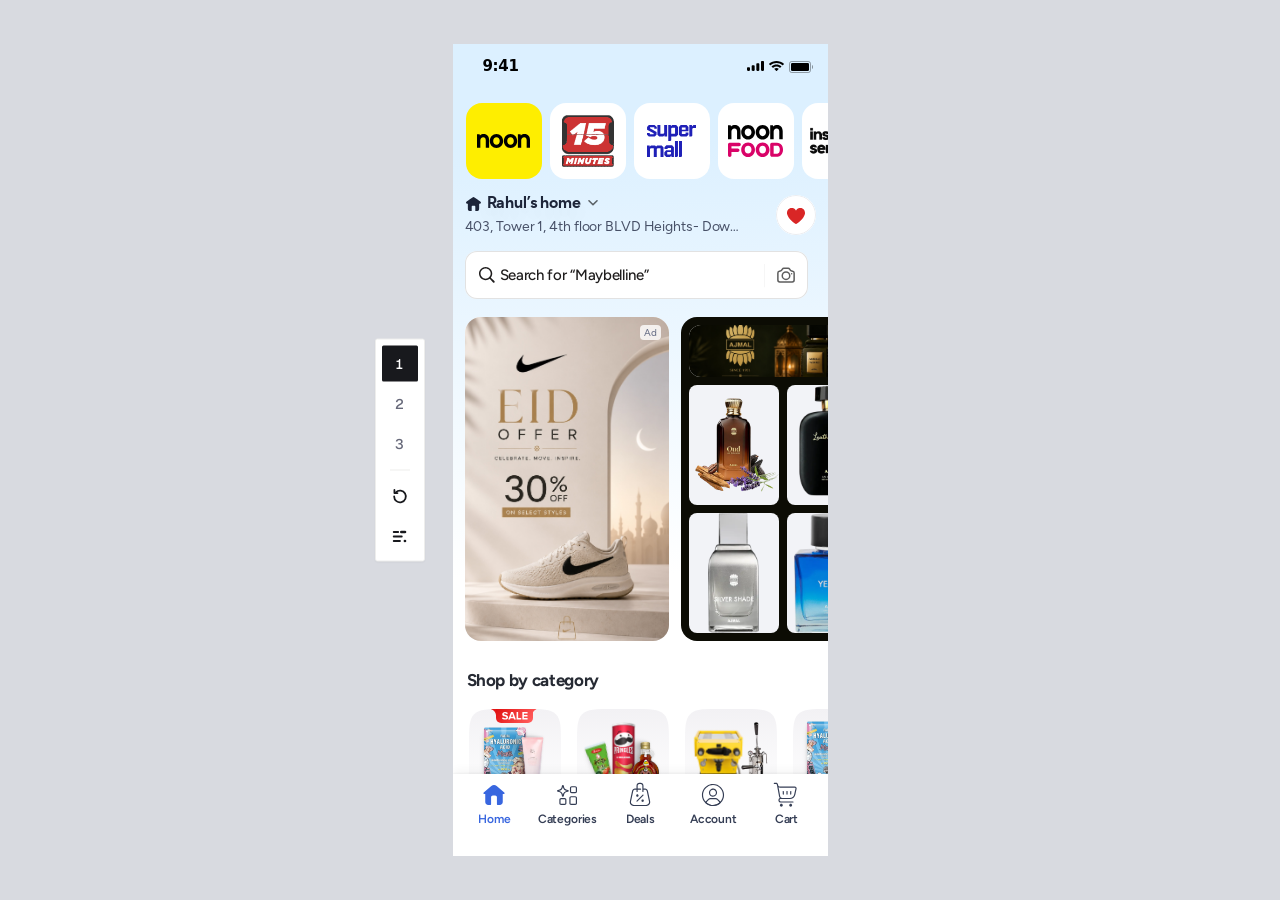
==== commit b5d85014: "Variant switcher: Lightweight UI kit styling in all three versions - Flat white card with a hairline" ====
--- a/index.html
+++ b/index.html
@@ -5,6 +5,9 @@
 <meta name="viewport" content="width=device-width, initial-scale=1, maximum-scale=1, user-scalable=no, viewport-fit=cover" />
 <meta name="theme-color" content="#dcf0ff" />
 <title>noon — Home</title>
+<link rel="preconnect" href="https://fonts.googleapis.com" />
+<link rel="preconnect" href="https://fonts.gstatic.com" crossorigin />
+<link href="https://fonts.googleapis.com/css2?family=Geist:wght@400..700&display=swap" rel="stylesheet" />   <!-- Geist: the tool chrome (variant switcher), per the internal-tools kit -->
 <link rel="stylesheet" href="styles.css" />
 </head>
 <body>
--- a/styles.css
+++ b/styles.css
@@ -909,36 +909,43 @@
   transform-origin: 50% 100%; will-change: transform; }   /* grows upward with the ruler wave */
 
 /* ── Variant switcher — prototype tool beside the phone (not part of the app UI) ──
-   White pill 52px wide, 40px circles 8px apart; active = red #E33C4D with a white digit.
-   Picking one sets <html data-variant="n">, so each variation can be styled/scripted on its own. */
+   Styled with the internal-tools kit (Lightweight UI), the same as the spec sheet's cards: a flat white
+   card with a hairline and smoothed (near-square) corners, 36px segments, Geist figures; the chosen
+   option is ink. Picking one sets <html data-variant="n">, so each variation can be styled/scripted on its own. */
 .vswitch {
+  --vs-ink: #18191d; --vs-muted: #666879; --vs-line: #ededec;
   position: fixed; top: 50%; left: calc(50% - 187.5px - 28px); transform: translate(-100%, -50%); z-index: 1000;
-  display: flex; flex-direction: column; gap: 8px; padding: 9.5px 6px;
-  background: #fff; border-radius: 999px; box-shadow: 0 4px 18px rgba(20, 24, 40, .08), 0 1px 3px rgba(20, 24, 40, .06);
+  display: flex; flex-direction: column; gap: 4px; padding: 6px;
+  background: #fff; border: 1px solid var(--vs-line); border-radius: 16px; corner-shape: superellipse(4);
+  box-shadow: 0 1px 2px rgb(0 0 0 / .04);
 }
 .vswitch__b {
-  width: 40px; height: 40px; border-radius: 50%; display: grid; place-items: center;
-  background: #ededed; color: #0c0c0c; font-family: var(--noon); font-weight: 700; font-size: 21px; line-height: 1;
-  cursor: pointer; transition: background-color .22s ease, color .22s ease, transform .18s cubic-bezier(.2, .9, .3, 1.3);
+  width: 36px; height: 36px; border-radius: 10px; corner-shape: superellipse(4); display: grid; place-items: center;
+  background: transparent; color: var(--vs-muted); font-family: 'Geist', -apple-system, BlinkMacSystemFont, 'Segoe UI', sans-serif;
+  font-weight: 500; font-size: 14px; line-height: 1; font-variant-numeric: tabular-nums;
+  cursor: pointer; transition: background-color 160ms cubic-bezier(.23, 1, .32, 1), color 160ms cubic-bezier(.23, 1, .32, 1), transform 160ms cubic-bezier(.23, 1, .32, 1);
   -webkit-tap-highlight-color: transparent;
 }
-.vswitch__b:hover { background: #e3e3e3; }
-.vswitch__b:active { transform: scale(.92); }
-.vswitch__b[aria-pressed="true"] { background: #e33c4d; color: #fff; }
-.vswitch__b:focus-visible { outline: 2px solid #e33c4d; outline-offset: 2px; }
+@media (hover: hover) and (pointer: fine) { .vswitch__b:hover { background: color-mix(in oklab, var(--vs-ink) 4%, transparent); color: var(--vs-ink); } }
+.vswitch__b:active { transform: scale(.97); }
+.vswitch__b[aria-pressed="true"] { background: var(--vs-ink); color: #fff; }
+.vswitch__b:focus-visible { outline: 2px solid var(--vs-ink); outline-offset: 2px; }
+@supports not (corner-shape: round) { .vswitch { border-radius: 2.4px; } .vswitch__b { border-radius: 1.5px; } }   /* no superellipse (Safari, Firefox): the plain-rounding equivalent */
 @media (max-width: 520px) { .vswitch { display: none; } }   /* phone-sized screens: no room beside the frame */
 /* Reset — restarts the whole flow on this option (below the numbers, after a hairline) */
-.vswitch__sep { display: block; width: 24px; height: 1px; margin: 2px auto; background: #e3e3e3; }
-.vswitch__reset { color: #0c0c0c; }
+.vswitch__sep { display: block; width: 20px; height: 1px; margin: 4px auto; background: var(--vs-line); }
+.vswitch__reset, .vswitch__spec { color: var(--vs-ink); }
+.vswitch__reset svg, .vswitch__spec svg { width: 18px; height: 18px; }
 .vswitch__reset svg { transition: transform .45s cubic-bezier(.2, .9, .3, 1); }
 .vswitch__reset:hover svg { transform: rotate(-35deg); }
 .vswitch__reset.is-spinning svg { transform: rotate(-360deg); transition-duration: .5s; }
-/* Spec Sheet — opens the widget-reveal animation spec for this option; its label shows on hover */
-.vswitch__spec { position: relative; color: #0c0c0c; }
+/* Spec Sheet — opens the widget-reveal animation spec for this option; its label shows on hover (the kit's tooltip) */
+.vswitch__spec { position: relative; }
 .vswitch__spec::after {
   content: attr(data-tip); position: absolute; right: calc(100% + 12px); top: 50%; transform: translate(4px, -50%);
-  padding: 6px 10px; border-radius: 8px; background: #0c0c0c; color: #fff; font-size: 13px; font-weight: 600; white-space: nowrap;
-  opacity: 0; pointer-events: none; transition: opacity .18s ease, transform .18s ease;
+  padding: 6px 8px; border-radius: 8px; corner-shape: superellipse(4); background: var(--vs-ink); color: #fff;
+  font-family: 'Geist', -apple-system, BlinkMacSystemFont, 'Segoe UI', sans-serif; font-size: 12px; font-weight: 500; white-space: nowrap;
+  box-shadow: 0 4px 12px -4px rgb(0 0 0 / .4); opacity: 0; pointer-events: none; transition: opacity 125ms cubic-bezier(.23, 1, .32, 1), transform 125ms cubic-bezier(.23, 1, .32, 1);
 }
 .vswitch__spec:hover::after, .vswitch__spec:focus-visible::after { opacity: 1; transform: translate(0, -50%); }
 
